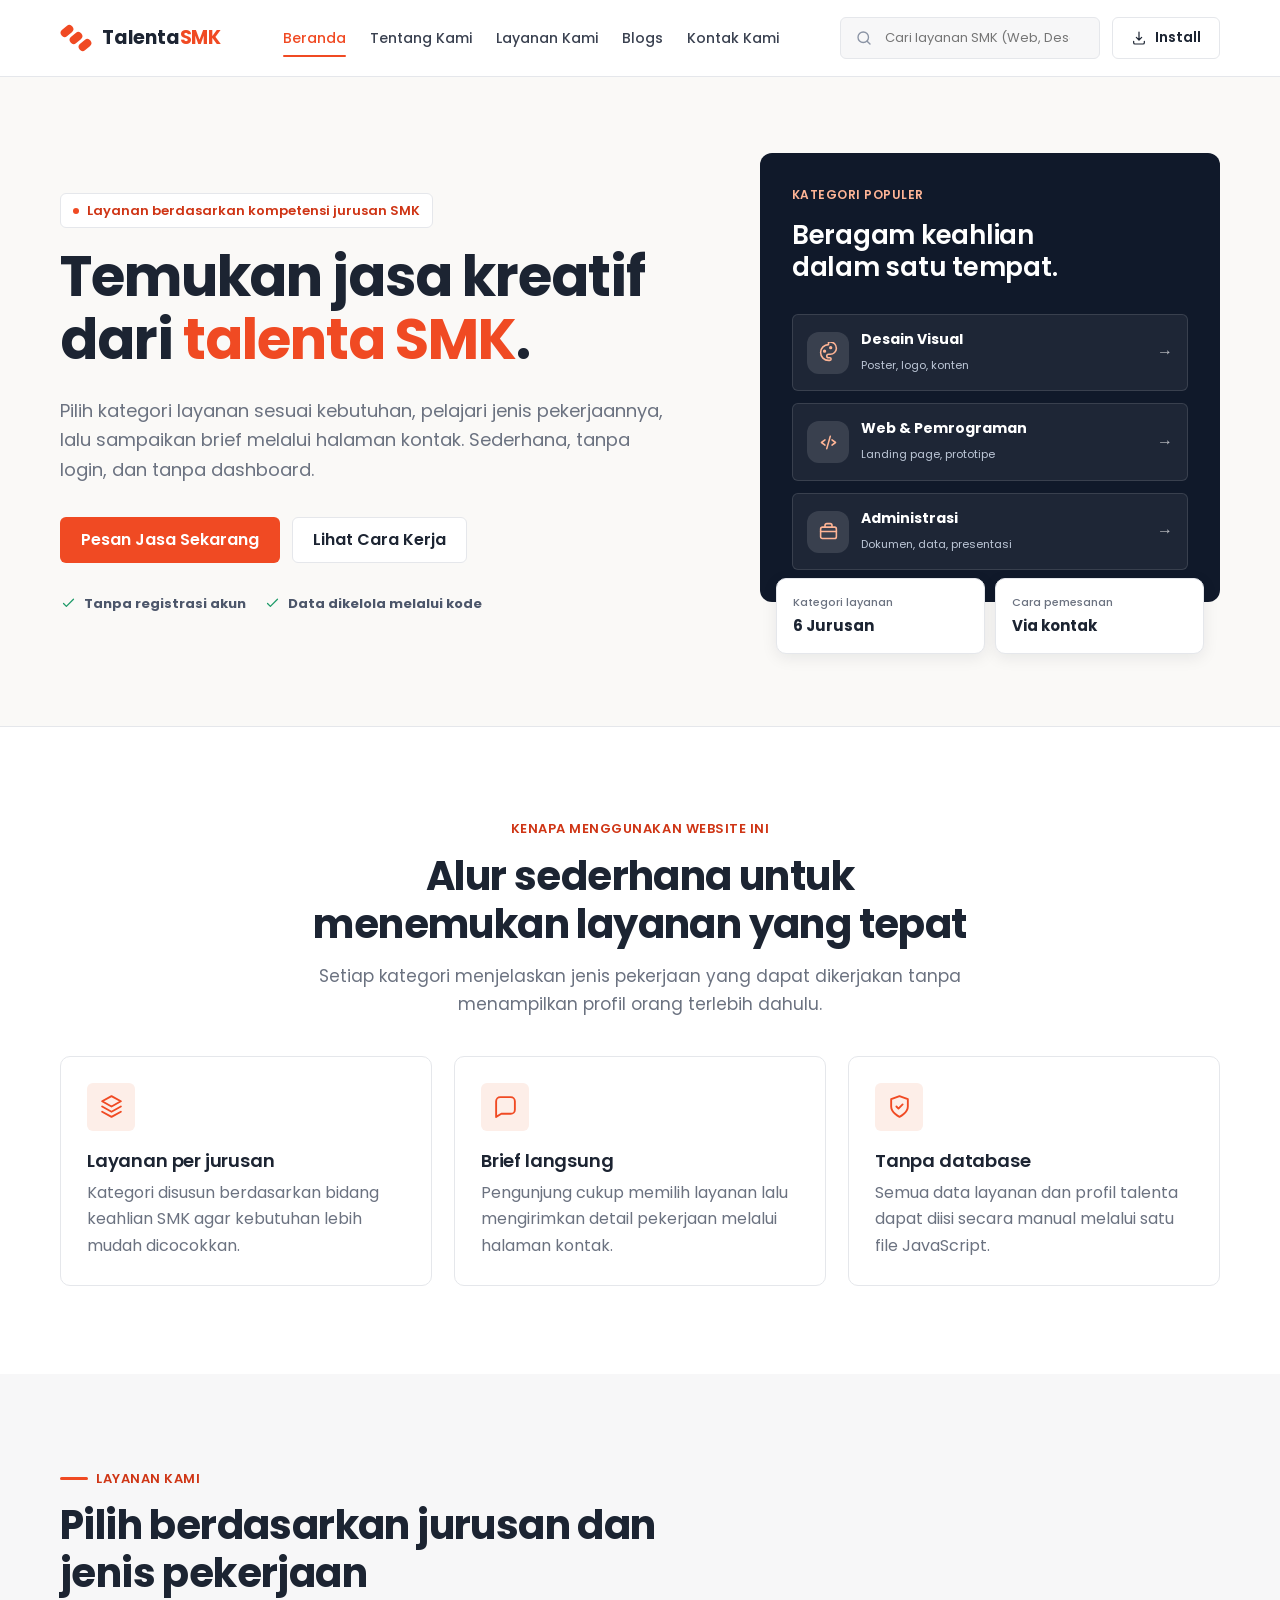
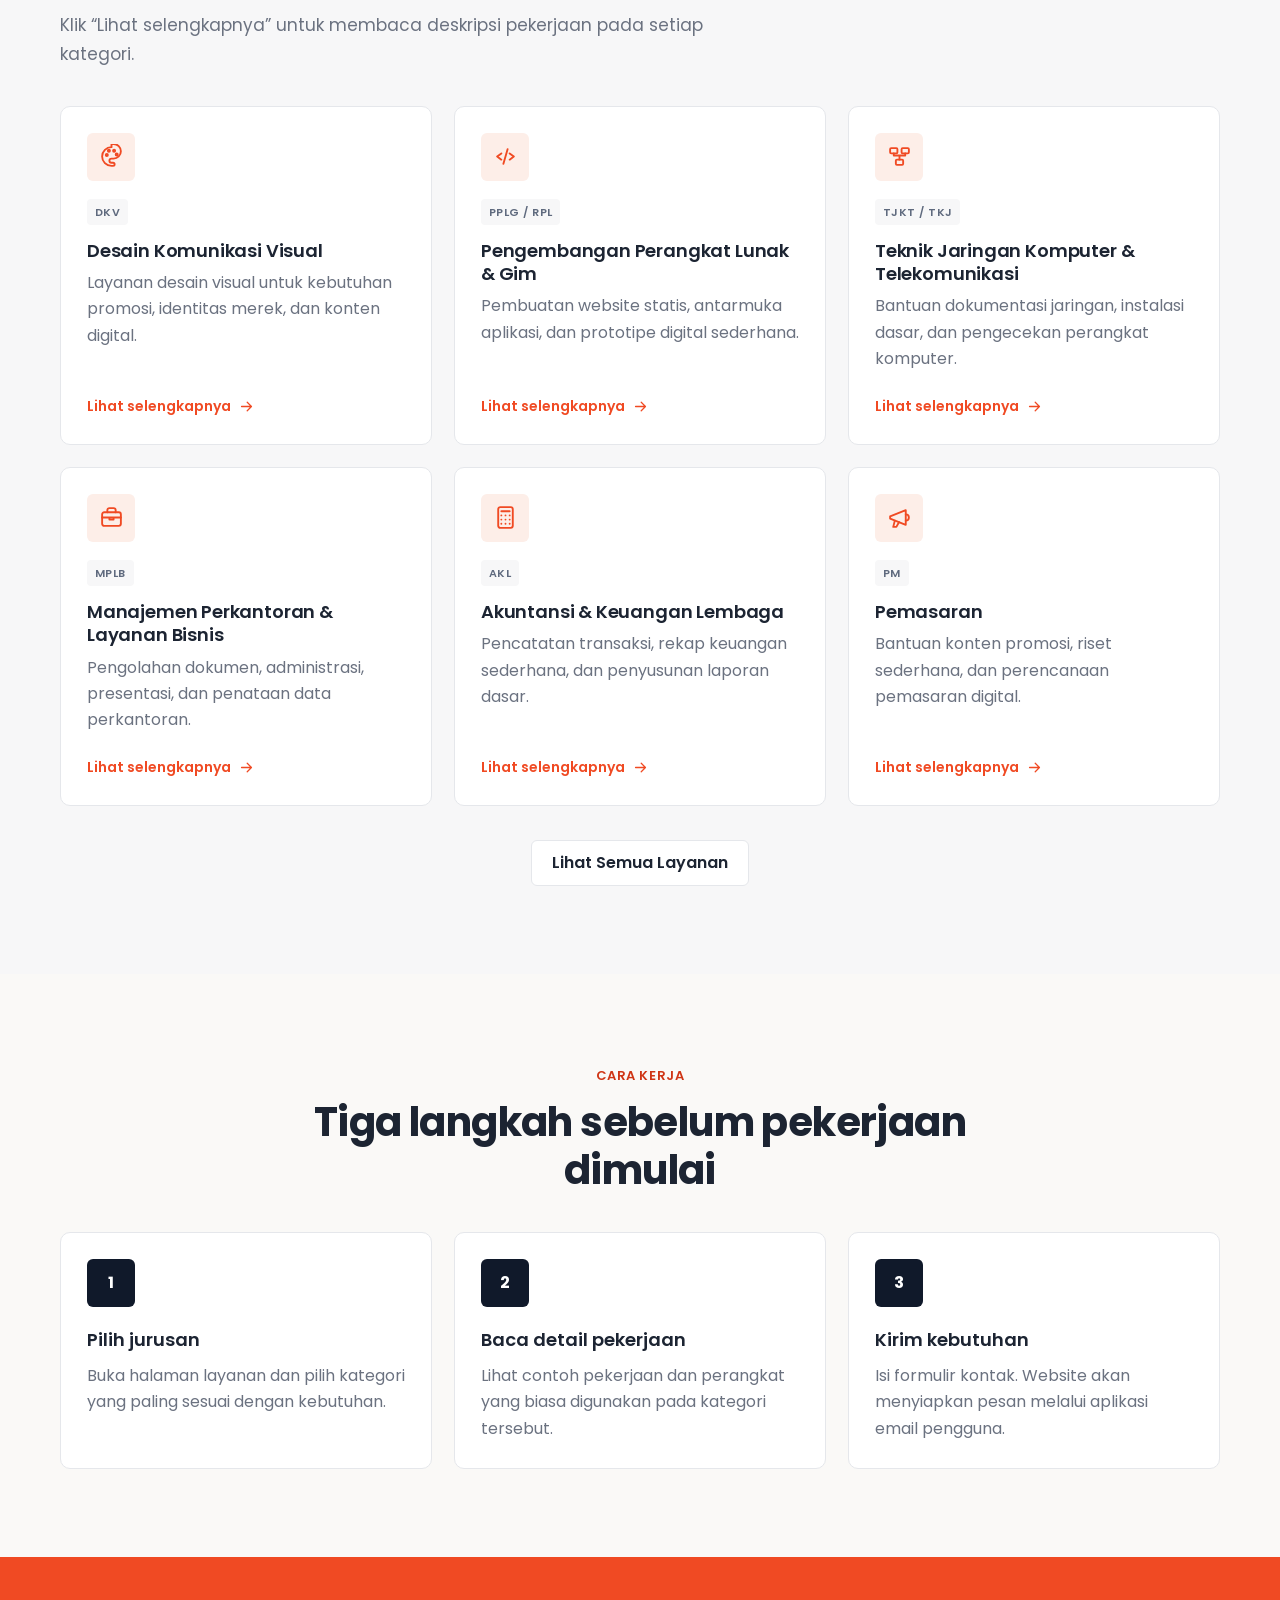
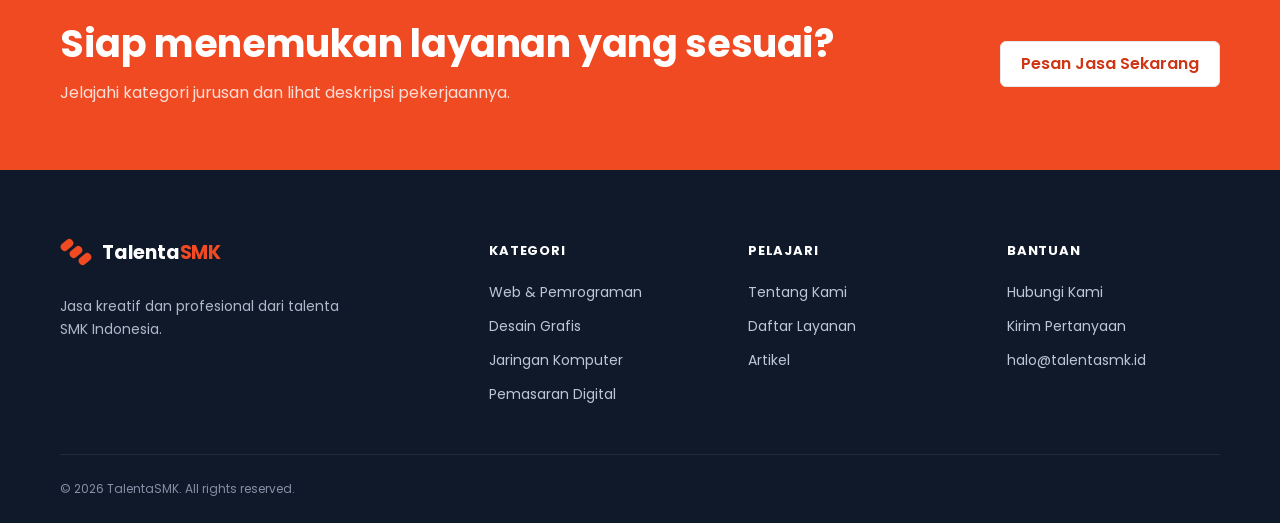
==== index.html @ 046bb4ea "Add files via upload" ====
<!doctype html>
<html lang="id">
  <head>
    <meta charset="UTF-8" />
    <meta name="viewport" content="width=device-width, initial-scale=1.0" />
    <meta
      name="description"
      content="Website statis layanan kreatif dan profesional berdasarkan jurusan SMK."
    />
    <title>TalentaSMK | Layanan Talenta SMK</title>
    <link rel="stylesheet" href="assets/css/style.css" />
  </head>
  <body data-page="home">
    <header id="site-header"></header>

    <main>
      <section class="hero">
        <div class="container hero-grid">
          <div class="hero-copy-wrap">
            <div class="hero-badge">
              <span class="hero-badge-dot"></span> Layanan berdasarkan
              kompetensi jurusan SMK
            </div>
            <h1 class="hero-title">
              Temukan jasa kreatif dari <strong>talenta SMK</strong>.
            </h1>
            <p class="hero-copy">
              Pilih kategori layanan sesuai kebutuhan, pelajari jenis
              pekerjaannya, lalu sampaikan brief melalui halaman kontak.
              Sederhana, tanpa login, dan tanpa dashboard.
            </p>
            <div class="hero-actions">
              <a class="btn btn-primary" href="layanan.html"
                >Pesan Jasa Sekarang</a
              >
              <a class="btn btn-outline" href="#cara-kerja">Lihat Cara Kerja</a>
            </div>
            <div class="hero-note">
              <span>
                <svg
                  viewBox="0 0 24 24"
                  fill="none"
                  stroke="currentColor"
                  stroke-width="1.8"
                  stroke-linecap="round"
                  stroke-linejoin="round"
                >
                  <path d="m5 12 4 4L19 6"></path>
                </svg>
                Tanpa registrasi akun
              </span>
              <span>
                <svg
                  viewBox="0 0 24 24"
                  fill="none"
                  stroke="currentColor"
                  stroke-width="1.8"
                  stroke-linecap="round"
                  stroke-linejoin="round"
                >
                  <path d="m5 12 4 4L19 6"></path>
                </svg>
                Data dikelola melalui kode
              </span>
            </div>
          </div>

          <div class="hero-visual" aria-label="Ilustrasi kategori layanan">
            <div class="visual-panel">
              <div class="visual-content">
                <p class="visual-kicker">Kategori populer</p>
                <h2 class="visual-title">
                  Beragam keahlian dalam satu tempat.
                </h2>
                <div class="visual-service-list">
                  <a class="visual-service" href="detail.html?id=dkv">
                    <span class="visual-service-icon">
                      <svg
                        viewBox="0 0 24 24"
                        fill="none"
                        stroke="currentColor"
                        stroke-width="1.8"
                        stroke-linecap="round"
                        stroke-linejoin="round"
                      >
                        <path
                          d="M12 3a9 9 0 1 0 0 18h1.5a1.5 1.5 0 0 0 0-3H12a2 2 0 0 1 0-4h2a7 7 0 0 0 0-14h-2Z"
                        ></path>
                        <circle cx="7.5" cy="10.5" r="1"></circle>
                        <circle cx="14.5" cy="6.5" r="1"></circle>
                      </svg>
                    </span>
                    <span
                      ><strong>Desain Visual</strong
                      ><small>Poster, logo, konten</small></span
                    >
                    <span class="visual-service-arrow">→</span>
                  </a>
                  <a class="visual-service" href="detail.html?id=pplg">
                    <span class="visual-service-icon">
                      <svg
                        viewBox="0 0 24 24"
                        fill="none"
                        stroke="currentColor"
                        stroke-width="1.8"
                        stroke-linecap="round"
                        stroke-linejoin="round"
                      >
                        <path d="m8 9-4 3 4 3M16 9l4 3-4 3M14 5l-4 14"></path>
                      </svg>
                    </span>
                    <span
                      ><strong>Web & Pemrograman</strong
                      ><small>Landing page, prototipe</small></span
                    >
                    <span class="visual-service-arrow">→</span>
                  </a>
                  <a class="visual-service" href="detail.html?id=mplb">
                    <span class="visual-service-icon">
                      <svg
                        viewBox="0 0 24 24"
                        fill="none"
                        stroke="currentColor"
                        stroke-width="1.8"
                        stroke-linecap="round"
                        stroke-linejoin="round"
                      >
                        <rect x="3" y="7" width="18" height="13" rx="2"></rect>
                        <path
                          d="M8 7V5a2 2 0 0 1 2-2h4a2 2 0 0 1 2 2v2M3 12h18"
                        ></path>
                      </svg>
                    </span>
                    <span
                      ><strong>Administrasi</strong
                      ><small>Dokumen, data, presentasi</small></span
                    >
                    <span class="visual-service-arrow">→</span>
                  </a>
                </div>
              </div>
            </div>
            <div class="hero-stats">
              <div class="hero-stat">
                <span class="hero-stat-label">Kategori layanan</span>
                <strong class="hero-stat-value">6 Jurusan</strong>
              </div>
              <div class="hero-stat">
                <span class="hero-stat-label">Cara pemesanan</span>
                <strong class="hero-stat-value">Via kontak</strong>
              </div>
            </div>
          </div>
        </div>
      </section>

      <section class="section">
        <div class="container">
          <div class="section-heading center">
            <span class="eyebrow">Kenapa menggunakan website ini</span>
            <h2 class="section-title">
              Alur sederhana untuk menemukan layanan yang tepat
            </h2>
            <p class="section-copy">
              Setiap kategori menjelaskan jenis pekerjaan yang dapat dikerjakan
              tanpa menampilkan profil orang terlebih dahulu.
            </p>
          </div>
          <div class="feature-grid">
            <article class="feature-card">
              <div class="feature-icon">
                <svg
                  viewBox="0 0 24 24"
                  fill="none"
                  stroke="currentColor"
                  stroke-width="1.8"
                  stroke-linecap="round"
                  stroke-linejoin="round"
                >
                  <path d="m12 2 9 5-9 5-9-5 9-5Z"></path>
                  <path d="m3 12 9 5 9-5M3 17l9 5 9-5"></path>
                </svg>
              </div>
              <h3>Layanan per jurusan</h3>
              <p>
                Kategori disusun berdasarkan bidang keahlian SMK agar kebutuhan
                lebih mudah dicocokkan.
              </p>
            </article>
            <article class="feature-card">
              <div class="feature-icon">
                <svg
                  viewBox="0 0 24 24"
                  fill="none"
                  stroke="currentColor"
                  stroke-width="1.8"
                  stroke-linecap="round"
                  stroke-linejoin="round"
                >
                  <path
                    d="M21 15a4 4 0 0 1-4 4H8l-5 3V7a4 4 0 0 1 4-4h10a4 4 0 0 1 4 4v8Z"
                  ></path>
                </svg>
              </div>
              <h3>Brief langsung</h3>
              <p>
                Pengunjung cukup memilih layanan lalu mengirimkan detail
                pekerjaan melalui halaman kontak.
              </p>
            </article>
            <article class="feature-card">
              <div class="feature-icon">
                <svg
                  viewBox="0 0 24 24"
                  fill="none"
                  stroke="currentColor"
                  stroke-width="1.8"
                  stroke-linecap="round"
                  stroke-linejoin="round"
                >
                  <path d="M12 22s8-4 8-10V5l-8-3-8 3v7c0 6 8 10 8 10Z"></path>
                  <path d="m9 12 2 2 4-4"></path>
                </svg>
              </div>
              <h3>Tanpa database</h3>
              <p>
                Semua data layanan dan profil talenta dapat diisi secara manual
                melalui satu file JavaScript.
              </p>
            </article>
          </div>
        </div>
      </section>

      <section class="section section-soft">
        <div class="container">
          <div class="section-heading">
            <span class="eyebrow">Layanan Kami</span>
            <h2 class="section-title">
              Pilih berdasarkan jurusan dan jenis pekerjaan
            </h2>
            <p class="section-copy">
              Klik “Lihat selengkapnya” untuk membaca deskripsi pekerjaan pada
              setiap kategori.
            </p>
          </div>
          <div class="service-grid" id="home-services"></div>
          <div style="margin-top: 34px; text-align: center">
            <a class="btn btn-outline" href="layanan.html"
              >Lihat Semua Layanan</a
            >
          </div>
        </div>
      </section>

      <section class="section section-cream" id="cara-kerja">
        <div class="container">
          <div class="section-heading center">
            <span class="eyebrow">Cara Kerja</span>
            <h2 class="section-title">
              Tiga langkah sebelum pekerjaan dimulai
            </h2>
          </div>
          <div class="step-grid">
            <article class="step-card">
              <div class="step-number">1</div>
              <h3>Pilih jurusan</h3>
              <p>
                Buka halaman layanan dan pilih kategori yang paling sesuai
                dengan kebutuhan.
              </p>
            </article>
            <article class="step-card">
              <div class="step-number">2</div>
              <h3>Baca detail pekerjaan</h3>
              <p>
                Lihat contoh pekerjaan dan perangkat yang biasa digunakan pada
                kategori tersebut.
              </p>
            </article>
            <article class="step-card">
              <div class="step-number">3</div>
              <h3>Kirim kebutuhan</h3>
              <p>
                Isi formulir kontak. Website akan menyiapkan pesan melalui
                aplikasi email pengguna.
              </p>
            </article>
          </div>
        </div>
      </section>

      <section class="cta-band">
        <div class="container cta-inner">
          <div class="cta-copy">
            <h2>Siap menemukan layanan yang sesuai?</h2>
            <p>Jelajahi kategori jurusan dan lihat deskripsi pekerjaannya.</p>
          </div>
          <a class="btn btn-light" href="layanan.html">Pesan Jasa Sekarang</a>
        </div>
      </section>
    </main>

    <footer id="site-footer"></footer>

    <script src="assets/js/data.js"></script>
    <script src="assets/js/app.js"></script>
  </body>
</html>
---- assets/css/style.css ----
@import url("https://fonts.googleapis.com/css2?family=Jost:ital,wght@0,100..900;1,100..900&family=Montserrat:ital,wght@0,100..900;1,100..900&family=Poppins:ital,wght@0,100;0,200;0,300;0,400;0,500;0,600;0,700;0,800;0,900;1,100;1,200;1,300;1,400;1,500;1,600;1,700;1,800;1,900&display=swap");

:root {
  --primary: #f04a23;
  --primary-dark: #cf3515;
  --primary-soft: #fdeee8;
  --navy: #10192a;
  --navy-soft: #1b2940;
  --text: #1c2432;
  --muted: #6b7280;
  --line: #e5e7eb;
  --surface: #ffffff;
  --surface-soft: #f7f7f8;
  --cream: #faf9f7;
  --success: #1e9b69;
  --shadow-sm: 0 1px 2px rgba(16, 24, 40, 0.06);
  --shadow-md: 0 4px 16px rgba(16, 24, 40, 0.08);
  --radius-sm: 6px;
  --radius-md: 10px;
  --radius-lg: 12px;
  --container: 1160px;
}

* {
  box-sizing: border-box;
}

html {
  scroll-behavior: smooth;
}

body {
  margin: 0;
  font-family: "Poppins", sans-serif;
  color: var(--text);
  background: var(--surface);
  line-height: 1.65;
}

body.menu-open {
  overflow: hidden;
}

a {
  color: inherit;
  text-decoration: none;
}

button,
input,
textarea,
select {
  font: inherit;
}

img,
svg {
  display: block;
  max-width: 100%;
}

.container {
  width: min(calc(100% - 40px), var(--container));
  margin-inline: auto;
}

.section {
  padding: 88px 0;
}

.section-soft {
  background: var(--surface-soft);
}

.section-cream {
  background: var(--cream);
}

.eyebrow {
  display: inline-flex;
  align-items: center;
  gap: 8px;
  margin-bottom: 12px;
  color: var(--primary-dark);
  font-size: 13px;
  font-weight: 600;
  letter-spacing: 0.04em;
  text-transform: uppercase;
}

.eyebrow::before {
  content: "";
  width: 28px;
  height: 3px;
  border-radius: 99px;
  background: var(--primary);
}

.section-heading {
  max-width: 680px;
  margin-bottom: 38px;
}

.section-heading.center {
  margin-inline: auto;
  text-align: center;
}

.section-heading.center .eyebrow::before {
  display: none;
}

.section-title {
  margin: 0;
  font-size: clamp(28px, 3.4vw, 40px);
  font-weight: 650;
  line-height: 1.2;
  letter-spacing: -0.015em;
}

.section-copy {
  margin: 14px 0 0;
  color: var(--muted);
  font-size: 17px;
}

/* Header */
.site-header {
  position: sticky;
  top: 0;
  z-index: 1000;
  border-bottom: 1px solid var(--line);
  background: var(--surface);
}

.header-inner {
  min-height: 76px;
  display: grid;
  grid-template-columns: auto 1fr auto;
  align-items: center;
  gap: 26px;
}

.header-actions {
  display: flex;
  align-items: center;
  gap: 12px;
}

.install-btn {
  white-space: nowrap;
}

.install-btn svg {
  width: 16px;
}

.brand {
  display: inline-flex;
  align-items: center;
  gap: 10px;
  font-size: 19px;
  font-weight: 650;
  letter-spacing: -0.01em;
  white-space: nowrap;
}

.brand-mark {
  position: relative;
  width: 32px;
  height: 32px;
}

.brand-mark span {
  position: absolute;
  width: 14px;
  height: 8px;
  border-radius: 999px;
  background: var(--primary);
  transform: rotate(-40deg);
}

.brand-mark span:nth-child(1) {
  left: 0;
  top: 5px;
}

.brand-mark span:nth-child(2) {
  left: 9px;
  top: 12px;
}

.brand-mark span:nth-child(3) {
  left: 18px;
  top: 19px;
}

.brand-accent {
  color: var(--primary);
}

.nav-list {
  display: flex;
  align-items: center;
  justify-content: center;
  gap: 24px;
  margin: 0;
  padding: 0;
  list-style: none;
}

.nav-link {
  position: relative;
  padding: 26px 0;
  color: #3a4150;
  font-size: 14px;
  font-weight: 500;
  white-space: nowrap;
}

.nav-link::after {
  content: "";
  position: absolute;
  left: 0;
  right: 0;
  bottom: 17px;
  height: 2px;
  border-radius: 99px;
  background: var(--primary);
  transform: scaleX(0);
  transition: transform 180ms ease;
}

.nav-link:hover,
.nav-link.active {
  color: var(--primary);
}

.nav-link:hover::after,
.nav-link.active::after {
  transform: scaleX(1);
}

.header-search {
  position: relative;
  width: 260px;
}

.header-search svg {
  position: absolute;
  left: 15px;
  top: 50%;
  width: 18px;
  color: #8a93a4;
  transform: translateY(-50%);
  pointer-events: none;
}

.header-search input {
  width: 100%;
  height: 42px;
  padding: 0 16px 0 44px;
  border: 1px solid var(--line);
  border-radius: var(--radius-sm);
  outline: none;
  background: var(--surface-soft);
  color: var(--text);
  font-size: 13px;
  transition:
    border-color 160ms ease,
    background 160ms ease;
}

.header-search input:focus {
  border-color: var(--primary);
  background: #fff;
}

.menu-toggle {
  display: none;
  width: 42px;
  height: 42px;
  align-items: center;
  justify-content: center;
  border: 1px solid var(--line);
  border-radius: 12px;
  background: #fff;
  color: var(--text);
  cursor: pointer;
}

.mobile-search {
  display: none;
}

/* Buttons */
.btn {
  display: inline-flex;
  min-height: 46px;
  align-items: center;
  justify-content: center;
  gap: 8px;
  padding: 0 20px;
  border: 1px solid transparent;
  border-radius: var(--radius-sm);
  font-weight: 600;
  cursor: pointer;
  transition:
    background 140ms ease,
    border-color 140ms ease,
    color 140ms ease;
}

.btn-primary {
  background: var(--primary);
  color: #fff;
}

.btn-primary:hover {
  background: var(--primary-dark);
}

.btn-light {
  background: #fff;
  color: var(--primary-dark);
  border-color: var(--line);
}

.btn-outline {
  border-color: var(--line);
  background: #fff;
  color: var(--text);
}

.btn-outline:hover {
  border-color: var(--primary);
  color: var(--primary);
}

.btn-small {
  min-height: 42px;
  padding-inline: 18px;
  font-size: 14px;
}

/* Hero */
.hero {
  position: relative;
  overflow: hidden;
  padding: 76px 0 72px;
  background: var(--cream);
  border-bottom: 1px solid var(--line);
}

.hero-grid {
  position: relative;
  z-index: 1;
  display: grid;
  grid-template-columns: 1.12fr 0.88fr;
  align-items: center;
  gap: 64px;
}

.hero-badge {
  display: inline-flex;
  align-items: center;
  gap: 8px;
  margin-bottom: 18px;
  padding: 6px 12px;
  border: 1px solid var(--line);
  border-radius: var(--radius-sm);
  background: #fff;
  color: var(--primary-dark);
  font-size: 13px;
  font-weight: 600;
}

.hero-badge-dot {
  width: 6px;
  height: 6px;
  border-radius: 50%;
  background: var(--primary);
}

.hero-title {
  margin: 0;
  max-width: 720px;
  font-size: clamp(36px, 4.6vw, 56px);
  font-weight: 650;
  line-height: 1.12;
  letter-spacing: -0.02em;
}

.hero-title strong {
  color: var(--primary);
}

.hero-copy {
  max-width: 650px;
  margin: 24px 0 0;
  color: var(--muted);
  font-size: 18px;
}

.hero-actions {
  display: flex;
  flex-wrap: wrap;
  gap: 12px;
  margin-top: 32px;
}

.hero-note {
  display: flex;
  flex-wrap: wrap;
  gap: 18px;
  margin-top: 30px;
  color: #4c566a;
  font-size: 13px;
  font-weight: 650;
}

.hero-note span {
  display: inline-flex;
  align-items: center;
  gap: 7px;
}

.hero-note svg {
  width: 17px;
  color: var(--success);
}

.hero-visual {
  width: 100%;
  max-width: 460px;
  margin-left: auto;
}

.visual-panel {
  overflow: hidden;
  border-radius: var(--radius-lg);
  background: var(--navy);
}

.visual-content {
  padding: 32px;
  color: #fff;
}

.visual-kicker {
  margin: 0 0 14px;
  color: #ffb596;
  font-size: 12px;
  font-weight: 600;
  letter-spacing: 0.04em;
  text-transform: uppercase;
}

.visual-title {
  max-width: 310px;
  margin: 0;
  font-size: 26px;
  font-weight: 600;
  line-height: 1.25;
  letter-spacing: -0.01em;
}

.visual-service-list {
  display: grid;
  gap: 12px;
  margin-top: 30px;
}

.visual-service {
  display: grid;
  grid-template-columns: 42px 1fr auto;
  align-items: center;
  gap: 12px;
  padding: 13px 14px;
  border: 1px solid rgba(255, 255, 255, 0.12);
  border-radius: var(--radius-sm);
  background: rgba(255, 255, 255, 0.06);
}

.visual-service-icon {
  width: 42px;
  height: 42px;
  display: grid;
  place-items: center;
  border-radius: 12px;
  background: rgba(255, 255, 255, 0.12);
  color: #ffb596;
}

.visual-service-icon svg {
  width: 21px;
}

.visual-service strong {
  display: block;
  font-size: 14px;
}

.visual-service small {
  color: #bdc7d7;
  font-size: 11px;
}

.visual-service-arrow {
  color: #fff;
  opacity: 0.7;
}

.hero-stats {
  position: relative;
  z-index: 1;
  display: grid;
  grid-template-columns: 1fr 1fr;
  gap: 10px;
  width: calc(100% - 32px);
  margin: -24px auto 0;
}

.hero-stat {
  padding: 14px 16px;
  border: 1px solid var(--line);
  border-radius: var(--radius-md);
  background: #fff;
  box-shadow: var(--shadow-md);
}

.hero-stat-label {
  display: block;
  color: var(--muted);
  font-size: 11px;
  font-weight: 500;
}

.hero-stat-value {
  display: block;
  margin-top: 3px;
  font-size: 15px;
  font-weight: 650;
}

/* Cards & grids */
.feature-grid,
.service-grid,
.step-grid,
.value-grid,
.blog-grid {
  display: grid;
  gap: 22px;
}

.feature-grid {
  grid-template-columns: repeat(3, 1fr);
}

.feature-card {
  padding: 26px;
  border: 1px solid var(--line);
  border-radius: var(--radius-md);
  background: #fff;
  transition: border-color 160ms ease;
}

.feature-card:hover {
  border-color: var(--primary);
}

.feature-icon,
.service-icon,
.step-number,
.value-icon,
.contact-icon {
  width: 48px;
  height: 48px;
  display: grid;
  place-items: center;
  border-radius: var(--radius-sm);
  background: var(--primary-soft);
  color: var(--primary);
}

.feature-icon svg,
.service-icon svg,
.value-icon svg,
.contact-icon svg {
  width: 25px;
}

.feature-card h3,
.service-card h3,
.value-card h3,
.blog-card h3 {
  margin: 18px 0 8px;
  font-size: 18px;
  font-weight: 600;
  line-height: 1.3;
  letter-spacing: -0.01em;
}

.feature-card p,
.service-card p,
.value-card p,
.blog-card p {
  margin: 0;
  color: var(--muted);
}

.service-grid {
  grid-template-columns: repeat(3, 1fr);
}

.service-card {
  position: relative;
  display: flex;
  min-height: 300px;
  flex-direction: column;
  padding: 26px;
  border: 1px solid var(--line);
  border-radius: var(--radius-md);
  background: #fff;
  transition: border-color 160ms ease;
}

.service-card:hover {
  border-color: var(--primary);
}

.service-card .service-icon {
  position: relative;
  z-index: 1;
}

.service-card .service-code {
  display: inline-flex;
  align-self: flex-start;
  margin-top: 18px;
  padding: 4px 8px;
  border-radius: 4px;
  background: var(--surface-soft);
  color: #5f6a7e;
  font-size: 11px;
  font-weight: 600;
  letter-spacing: 0.04em;
}

.service-card h3 {
  margin-top: 14px;
}

.service-card .service-link {
  display: inline-flex;
  align-items: center;
  gap: 7px;
  margin-top: auto;
  padding-top: 22px;
  color: var(--primary);
  font-size: 14px;
  font-weight: 600;
}

.service-card .service-link svg {
  width: 17px;
  transition: transform 160ms ease;
}

.service-card:hover .service-link svg {
  transform: translateX(3px);
}

.step-grid {
  grid-template-columns: repeat(3, 1fr);
  counter-reset: steps;
}

.step-card {
  position: relative;
  padding: 26px;
  border: 1px solid var(--line);
  border-radius: var(--radius-md);
  background: #fff;
}

.step-number {
  background: var(--navy);
  color: #fff;
  font-weight: 650;
}

.step-card h3 {
  margin: 18px 0 8px;
  font-size: 18px;
  font-weight: 600;
}

.step-card p {
  margin: 0;
  color: var(--muted);
}

/* CTA */
.cta-band {
  padding: 64px 0;
  background: var(--primary);
  color: #fff;
}

.cta-inner {
  display: flex;
  align-items: center;
  justify-content: space-between;
  gap: 28px;
}

.cta-copy h2 {
  margin: 0;
  font-size: clamp(26px, 3.6vw, 38px);
  font-weight: 650;
  line-height: 1.2;
  letter-spacing: -0.01em;
}

.cta-copy p {
  margin: 13px 0 0;
  color: rgba(255, 255, 255, 0.82);
  font-size: 16px;
}

/* Page hero */
.page-hero {
  padding: 60px 0 56px;
  background: var(--navy);
  color: #fff;
}

.page-hero h1 {
  max-width: 780px;
  margin: 0;
  font-size: clamp(32px, 4.2vw, 46px);
  font-weight: 650;
  line-height: 1.15;
  letter-spacing: -0.015em;
}

.page-hero p {
  max-width: 690px;
  margin: 18px 0 0;
  color: #c6cfdd;
  font-size: 17px;
}

.breadcrumb {
  display: flex;
  align-items: center;
  gap: 8px;
  margin-bottom: 22px;
  color: #abb6c8;
  font-size: 13px;
}

.breadcrumb a:hover {
  color: #fff;
}

/* Search/filter */
.service-toolbar {
  display: grid;
  grid-template-columns: minmax(0, 1fr) auto;
  align-items: center;
  gap: 18px;
  margin-bottom: 34px;
}

.service-search {
  position: relative;
}

.service-search svg {
  position: absolute;
  left: 18px;
  top: 50%;
  width: 19px;
  color: #8993a4;
  transform: translateY(-50%);
}

.service-search input {
  width: 100%;
  height: 50px;
  padding: 0 18px 0 50px;
  border: 1px solid var(--line);
  border-radius: var(--radius-sm);
  outline: none;
  background: #fff;
}

.service-search input:focus {
  border-color: var(--primary);
}

.service-count {
  color: var(--muted);
  font-size: 14px;
  white-space: nowrap;
}

.empty-state {
  grid-column: 1 / -1;
  padding: 54px 28px;
  border: 1px dashed #d5dae3;
  border-radius: var(--radius-md);
  text-align: center;
  background: #fafbfc;
}

.empty-state-icon {
  width: 56px;
  height: 56px;
  display: grid;
  place-items: center;
  margin: 0 auto 16px;
  border-radius: 16px;
  background: var(--primary-soft);
  color: var(--primary);
}

.empty-state h3 {
  margin: 0;
}

.empty-state p {
  margin: 8px 0 0;
  color: var(--muted);
}

/* About */
.about-split,
.contact-layout,
.detail-layout {
  display: grid;
  gap: 52px;
}

.about-split {
  grid-template-columns: 0.95fr 1.05fr;
  align-items: center;
}

.about-visual {
  position: relative;
  min-height: 420px;
  overflow: hidden;
  border-radius: var(--radius-lg);
  background: var(--primary);
}

.about-visual-grid {
  position: absolute;
  inset: 65px;
  display: grid;
  grid-template-columns: repeat(2, 1fr);
  gap: 14px;
}

.about-visual-card {
  display: flex;
  flex-direction: column;
  justify-content: flex-end;
  padding: 20px;
  border-radius: var(--radius-md);
  background: #fff;
  color: var(--text);
}

.about-visual-card strong {
  font-size: 26px;
  font-weight: 650;
}

.about-visual-card span {
  color: var(--muted);
  font-size: 13px;
}

.about-copy h2 {
  margin: 0;
  font-size: clamp(28px, 3.6vw, 38px);
  font-weight: 650;
  line-height: 1.2;
  letter-spacing: -0.01em;
}

.about-copy p {
  color: var(--muted);
}

.value-grid {
  grid-template-columns: repeat(3, 1fr);
}

.value-card {
  padding: 28px;
  border: 1px solid var(--line);
  border-radius: var(--radius-md);
  background: #fff;
}

/* Details */
.detail-layout {
  grid-template-columns: minmax(0, 1fr) 330px;
  align-items: start;
}

.detail-main {
  min-width: 0;
}

.detail-card {
  padding: 32px;
  border: 1px solid var(--line);
  border-radius: var(--radius-md);
  background: #fff;
}

.detail-title-row {
  display: flex;
  align-items: center;
  gap: 18px;
}

.detail-title-row .service-icon {
  flex: 0 0 auto;
  width: 60px;
  height: 60px;
  border-radius: var(--radius-sm);
}

.detail-title-row .service-icon svg {
  width: 28px;
}

.detail-title-row h1 {
  margin: 0;
  font-size: clamp(26px, 3.4vw, 34px);
  font-weight: 650;
  line-height: 1.2;
  letter-spacing: -0.01em;
}

.detail-title-row p {
  margin: 5px 0 0;
  color: var(--muted);
}

.detail-intro {
  margin: 28px 0 0;
  color: #4e596d;
  font-size: 17px;
}

.detail-section {
  margin-top: 36px;
}

.detail-section h2 {
  margin: 0 0 16px;
  font-size: 23px;
  letter-spacing: -0.025em;
}

.check-list {
  display: grid;
  grid-template-columns: repeat(2, minmax(0, 1fr));
  gap: 12px 18px;
  margin: 0;
  padding: 0;
  list-style: none;
}

.check-list li {
  display: flex;
  align-items: flex-start;
  gap: 10px;
  color: #4e596d;
}

.check-list svg {
  width: 18px;
  flex: 0 0 auto;
  margin-top: 4px;
  color: var(--success);
}

.tag-list {
  display: flex;
  flex-wrap: wrap;
  gap: 10px;
}

.tag {
  padding: 7px 11px;
  border-radius: var(--radius-sm);
  background: var(--surface-soft);
  color: #4d586a;
  font-size: 13px;
  font-weight: 600;
}

.detail-sidebar {
  position: sticky;
  top: 102px;
}

.sidebar-card {
  padding: 24px;
  border-radius: var(--radius-md);
  background: var(--navy);
  color: #fff;
}

.sidebar-card h3 {
  margin: 0;
  font-size: 22px;
}

.sidebar-card p {
  margin: 10px 0 22px;
  color: #bec8d8;
  font-size: 14px;
}

.sidebar-card .btn {
  width: 100%;
}

.sidebar-note {
  margin-top: 14px;
  color: #8793a6;
  font-size: 12px;
  text-align: center;
}

.talent-grid {
  display: grid;
  grid-template-columns: repeat(3, 1fr);
  gap: 18px;
}

.talent-card {
  padding: 18px;
  border: 1px solid var(--line);
  border-radius: 18px;
  background: #fff;
}

.talent-avatar {
  width: 58px;
  height: 58px;
  display: grid;
  place-items: center;
  border-radius: 50%;
  background: var(--primary-soft);
  color: var(--primary);
  font-weight: 650;
}

.talent-card h3 {
  margin: 14px 0 2px;
  font-size: 17px;
}

.talent-card p {
  margin: 0;
  color: var(--muted);
  font-size: 13px;
}

/* Blog */
.blog-grid {
  grid-template-columns: repeat(3, 1fr);
}

.blog-card {
  overflow: hidden;
  border: 1px solid var(--line);
  border-radius: var(--radius-md);
  background: #fff;
  transition: border-color 160ms ease;
}

.blog-card:hover {
  border-color: var(--primary);
}

.blog-cover {
  min-height: 180px;
  display: grid;
  place-items: center;
  background: var(--navy);
  color: #fff;
}

.blog-cover svg {
  width: 56px;
  opacity: 0.85;
}

.blog-card-body {
  padding: 24px;
}

.blog-meta {
  color: var(--primary);
  font-size: 12px;
  font-weight: 600;
  letter-spacing: 0.03em;
  text-transform: uppercase;
}

.blog-card h3 {
  margin-top: 11px;
}

.blog-link {
  display: inline-flex;
  align-items: center;
  gap: 7px;
  margin-top: 18px;
  color: var(--primary);
  font-size: 14px;
  font-weight: 600;
}

/* Contact */
.contact-layout {
  grid-template-columns: 0.8fr 1.2fr;
  align-items: start;
}

.contact-list {
  display: grid;
  gap: 15px;
  margin-top: 30px;
}

.contact-item {
  display: flex;
  align-items: flex-start;
  gap: 14px;
}

.contact-item h3 {
  margin: 2px 0 3px;
  font-size: 16px;
}

.contact-item p,
.contact-item a {
  margin: 0;
  color: var(--muted);
  font-size: 14px;
}

.form-card {
  padding: 32px;
  border: 1px solid var(--line);
  border-radius: var(--radius-md);
  background: #fff;
}

.form-grid {
  display: grid;
  grid-template-columns: repeat(2, 1fr);
  gap: 18px;
}

.form-field {
  display: grid;
  gap: 8px;
}

.form-field.full {
  grid-column: 1 / -1;
}

.form-field label {
  font-size: 13px;
  font-weight: 600;
}

.form-field input,
.form-field select,
.form-field textarea {
  width: 100%;
  padding: 12px 14px;
  border: 1px solid var(--line);
  border-radius: var(--radius-sm);
  outline: none;
  background: #fff;
  color: var(--text);
}

.form-field textarea {
  min-height: 150px;
  resize: vertical;
}

.form-field input:focus,
.form-field select:focus,
.form-field textarea:focus {
  border-color: var(--primary);
}

.form-status {
  display: none;
  margin: 18px 0 0;
  padding: 12px 14px;
  border-radius: 11px;
  background: #eaf8f2;
  color: #146b49;
  font-size: 13px;
}

.form-status.show {
  display: block;
}

/* Footer */
.site-footer {
  background: var(--navy);
  color: #fff;
}

.footer-main {
  display: grid;
  grid-template-columns: 1.35fr repeat(3, 0.75fr);
  gap: 46px;
  padding: 66px 0 48px;
}

.footer-brand p {
  max-width: 310px;
  margin: 18px 0 0;
  color: #aeb8c8;
  font-size: 14px;
}

.footer-column h3 {
  margin: 4px 0 19px;
  color: #fff;
  font-size: 13px;
  letter-spacing: 0.06em;
  text-transform: uppercase;
}

.footer-links {
  display: grid;
  gap: 11px;
}

.footer-links a {
  color: #bcc6d5;
  font-size: 14px;
}

.footer-links a:hover {
  color: #fff;
}

.footer-bottom {
  display: flex;
  align-items: center;
  justify-content: space-between;
  gap: 20px;
  padding: 24px 0;
  border-top: 1px solid rgba(255, 255, 255, 0.08);
  color: #8390a5;
  font-size: 12px;
}

/* Responsive */
@media (max-width: 1080px) {
  .header-inner {
    grid-template-columns: auto 1fr auto;
  }

  .header-search {
    display: none;
  }

  .nav-list {
    justify-content: flex-end;
    gap: 19px;
  }

  .hero-grid {
    gap: 35px;
  }
}

@media (max-width: 860px) {
  .section {
    padding: 70px 0;
  }

  .header-inner {
    min-height: 70px;
    display: flex;
    justify-content: space-between;
  }

  .menu-toggle {
    display: inline-flex;
  }

  .site-nav {
    position: fixed;
    inset: 70px 0 0;
    padding: 22px 20px 35px;
    background: rgba(255, 255, 255, 0.98);
    opacity: 0;
    visibility: hidden;
    transform: translateY(-10px);
    transition:
      opacity 170ms ease,
      visibility 170ms ease,
      transform 170ms ease;
  }

  .site-nav.open {
    opacity: 1;
    visibility: visible;
    transform: translateY(0);
  }

  .nav-list {
    display: grid;
    gap: 5px;
  }

  .nav-link {
    display: block;
    padding: 14px 4px;
    border-bottom: 1px solid var(--line);
    font-size: 16px;
  }

  .nav-link::after {
    display: none;
  }

  .mobile-search {
    display: block;
    margin-top: 20px;
  }

  .mobile-search input {
    width: 100%;
    height: 48px;
    padding: 0 16px;
    border: 1px solid var(--line);
    border-radius: 13px;
    outline: none;
  }

  .hero {
    padding-top: 70px;
  }

  .hero-grid,
  .about-split,
  .contact-layout,
  .detail-layout {
    grid-template-columns: 1fr;
  }

  .hero-visual {
    max-width: 480px;
    width: 100%;
    margin: 5px auto 0;
  }

  .feature-grid,
  .service-grid,
  .step-grid,
  .value-grid,
  .blog-grid {
    grid-template-columns: repeat(2, 1fr);
  }

  .cta-inner {
    align-items: flex-start;
    flex-direction: column;
  }

  .footer-main {
    grid-template-columns: 1.4fr 1fr 1fr;
  }

  .footer-brand {
    grid-column: 1 / -1;
  }

  .detail-sidebar {
    position: static;
  }
}

@media (max-width: 620px) {
  .container {
    width: min(calc(100% - 28px), var(--container));
  }

  .section {
    padding: 58px 0;
  }

  .hero {
    padding: 55px 0 65px;
  }

  .hero-title {
    font-size: clamp(40px, 12vw, 56px);
  }

  .hero-copy {
    font-size: 16px;
  }

  .hero-actions,
  .hero-actions .btn {
    width: 100%;
  }

  .visual-content {
    padding: 27px;
  }

  .visual-title {
    font-size: 24px;
  }

  .hero-stats {
    grid-template-columns: 1fr;
    width: calc(100% - 24px);
    margin-top: -16px;
  }

  .feature-grid,
  .service-grid,
  .step-grid,
  .value-grid,
  .blog-grid,
  .talent-grid {
    grid-template-columns: 1fr;
  }

  .service-card {
    min-height: 290px;
  }

  .service-toolbar {
    grid-template-columns: 1fr;
  }

  .service-count {
    white-space: normal;
  }

  .about-visual {
    min-height: 380px;
  }

  .about-visual-grid {
    inset: 44px;
  }

  .check-list {
    grid-template-columns: 1fr;
  }

  .detail-card,
  .form-card {
    padding: 24px;
  }

  .detail-title-row {
    align-items: flex-start;
    flex-direction: column;
  }

  .form-grid {
    grid-template-columns: 1fr;
  }

  .form-field.full {
    grid-column: auto;
  }

  .footer-main {
    grid-template-columns: 1fr 1fr;
    gap: 36px 24px;
  }

  .footer-brand {
    grid-column: 1 / -1;
  }

  .footer-bottom {
    align-items: flex-start;
    flex-direction: column;
  }
}

@media (prefers-reduced-motion: reduce) {
  *,
  *::before,
  *::after {
    scroll-behavior: auto !important;
    transition-duration: 0.01ms !important;
    animation-duration: 0.01ms !important;
    animation-iteration-count: 1 !important;
  }
}
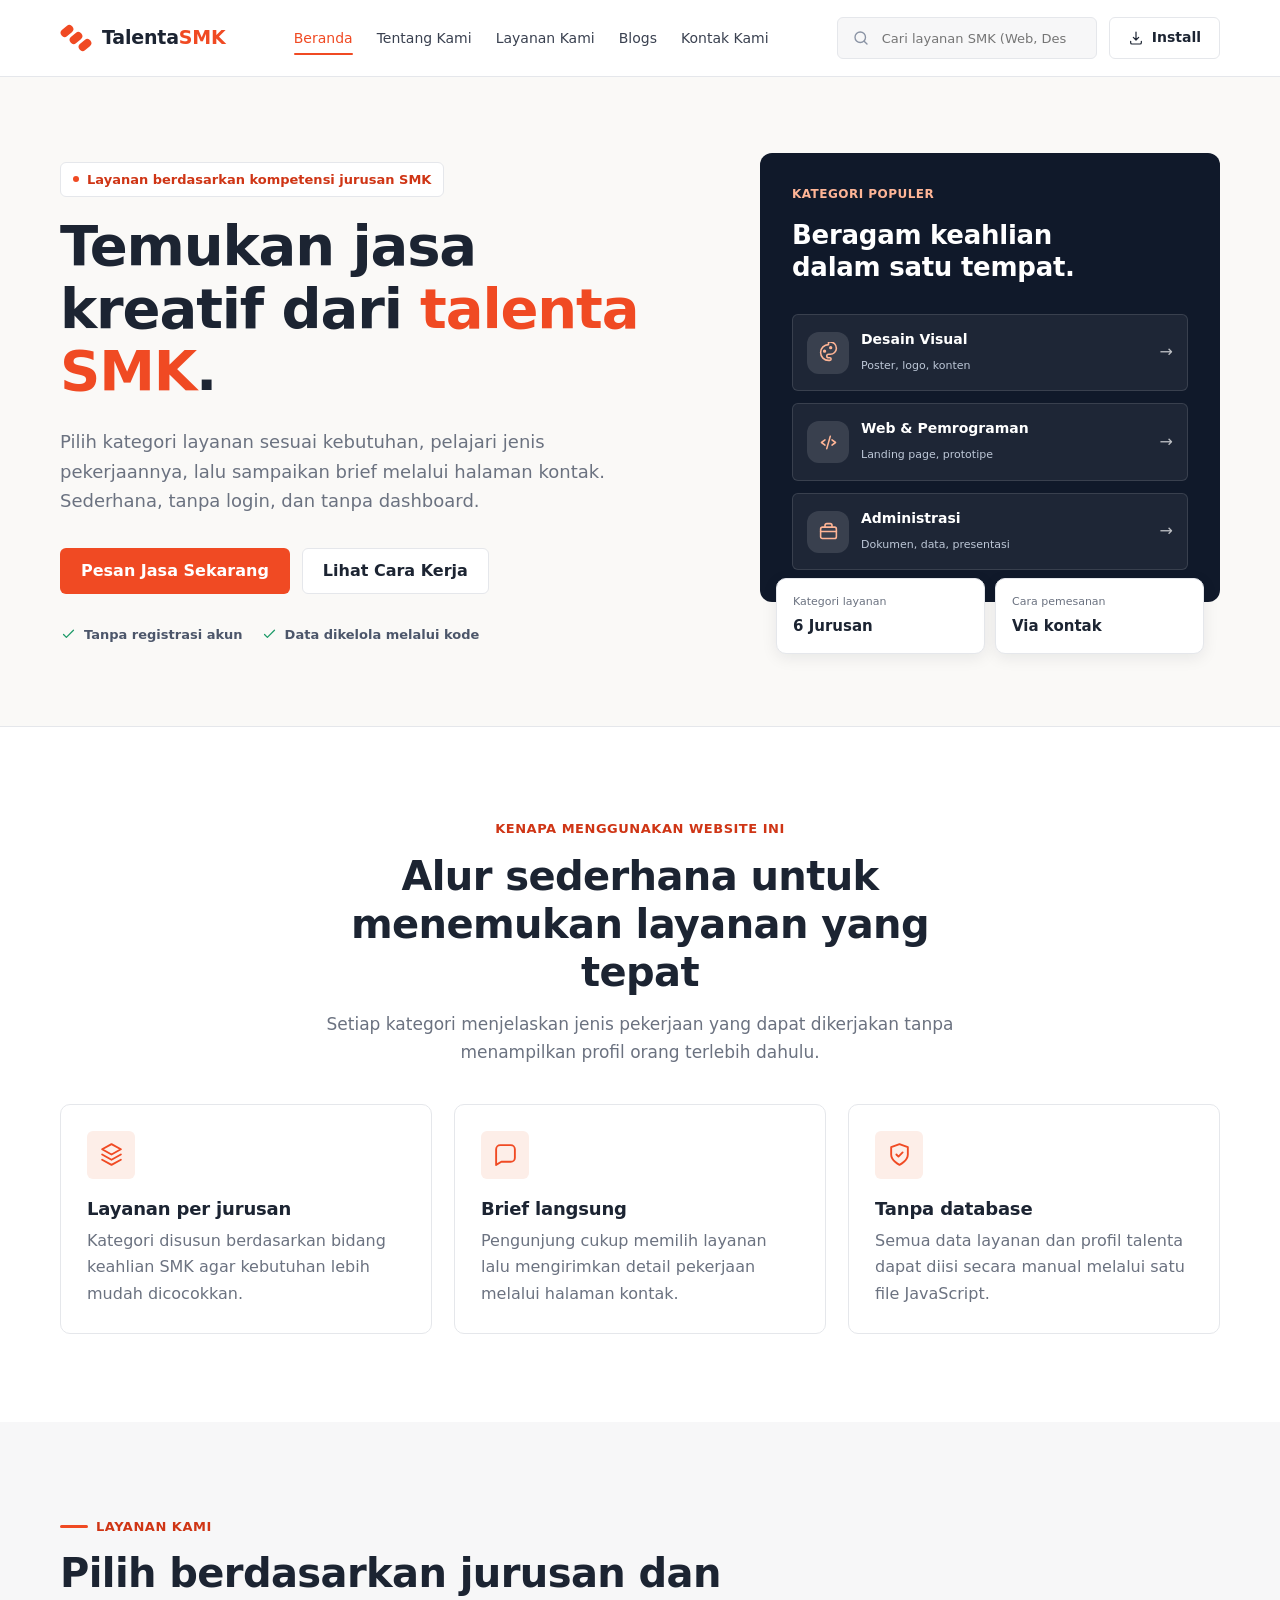
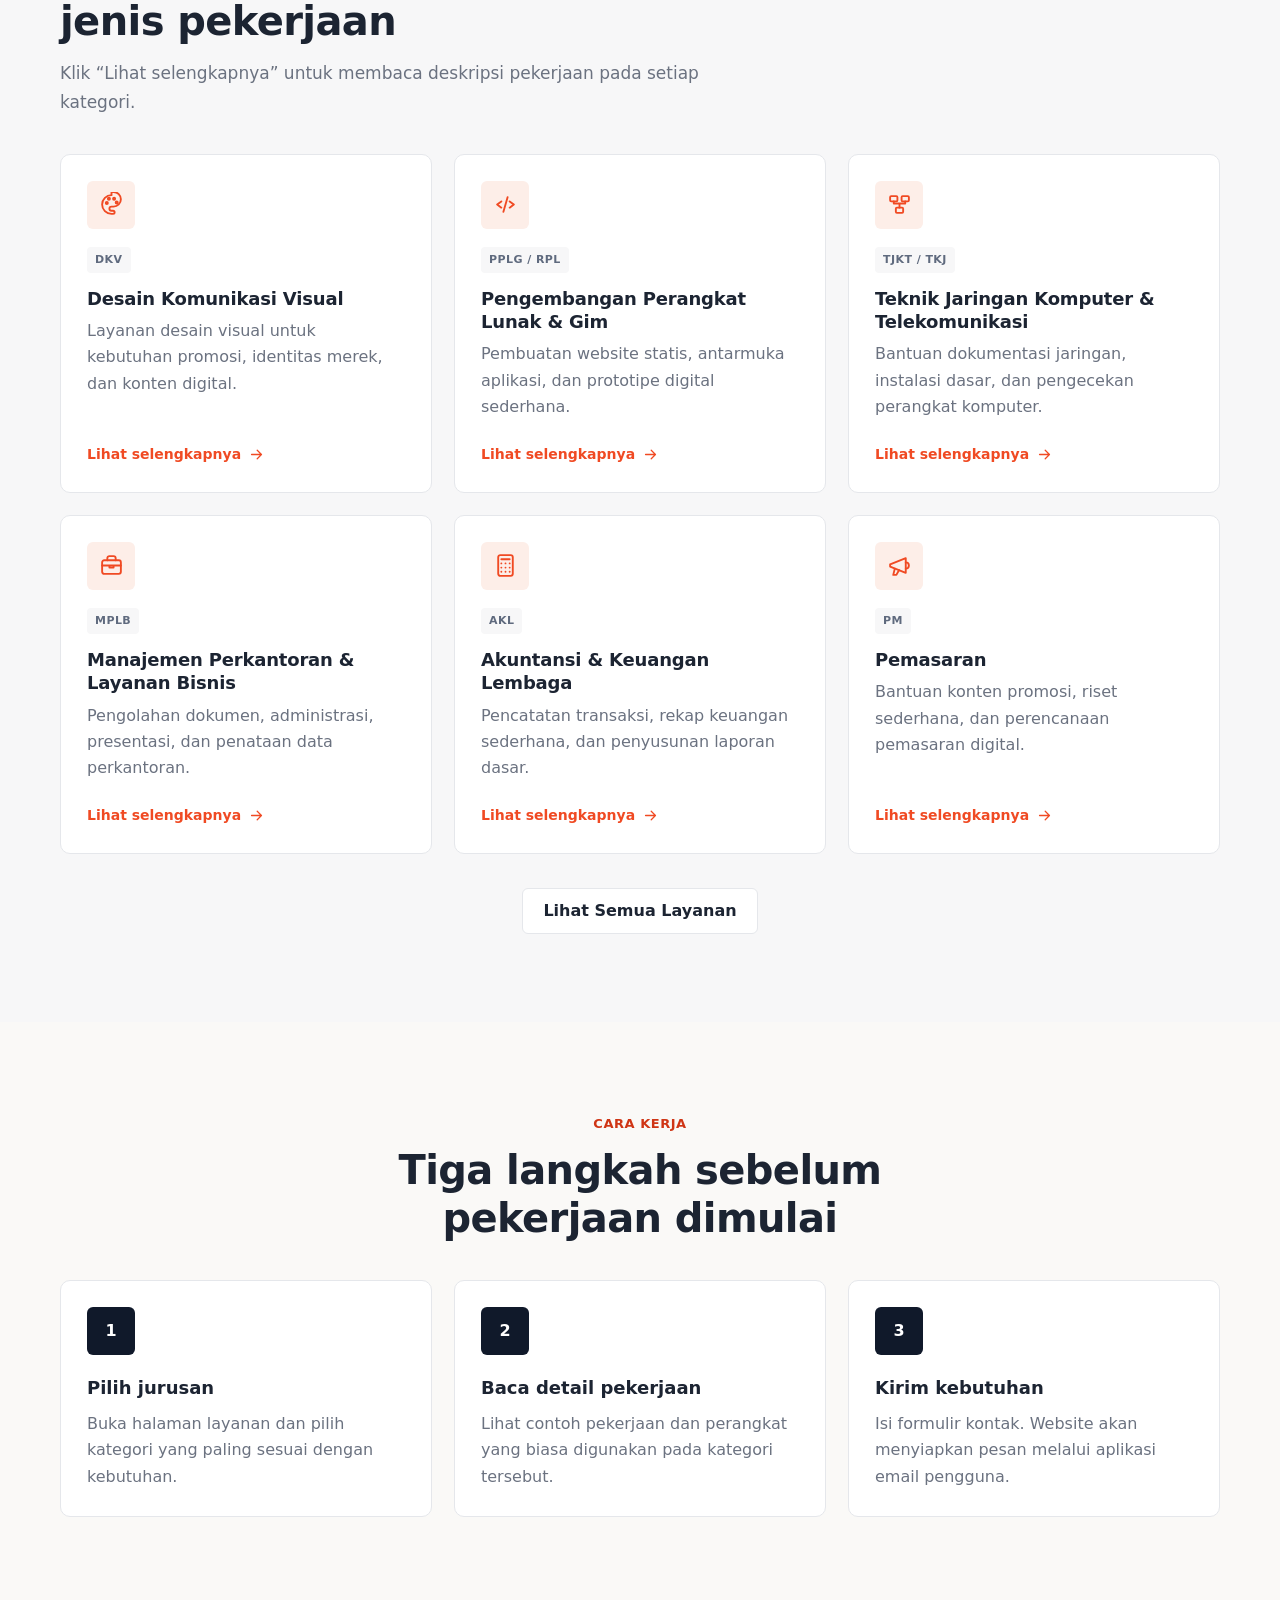
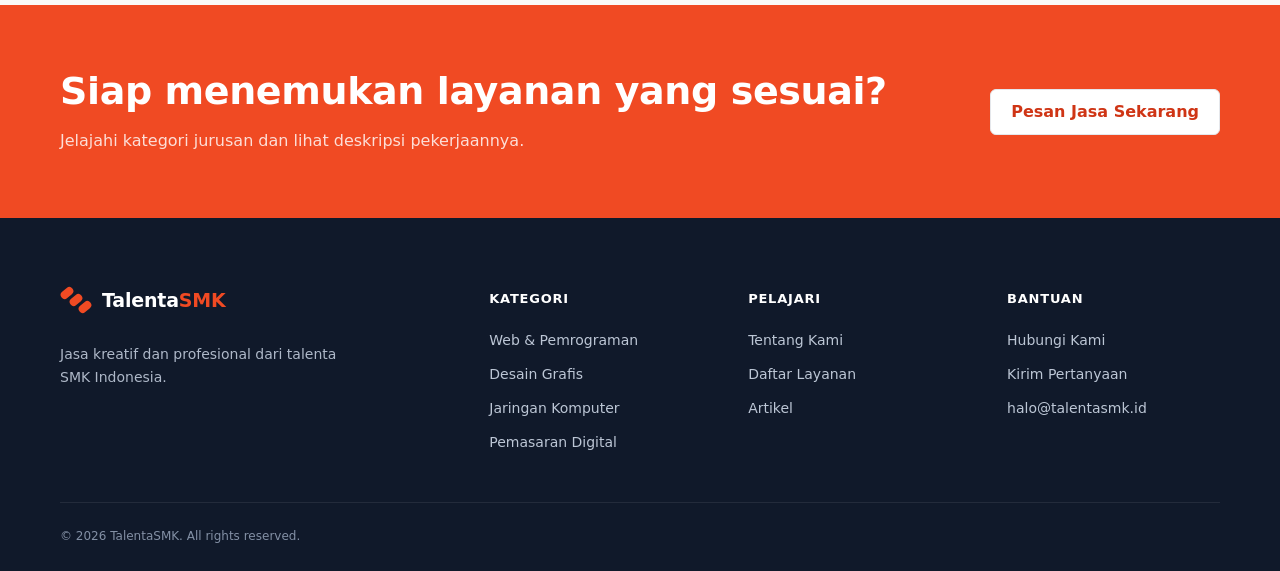
==== commit 50d5f434: "Add files via upload" ====
--- a/index.html
+++ b/index.html
@@ -9,6 +9,13 @@
     />
     <title>TalentaSMK | Layanan Talenta SMK</title>
     <link rel="stylesheet" href="assets/css/style.css" />
+    <link rel="manifest" href="manifest.json" />
+    <meta name="theme-color" content="#10192a" />
+    <link rel="icon" href="favicon.ico" sizes="any" />
+    <link rel="icon" href="assets/icons/icon-192.png" type="image/png" />
+    <link rel="apple-touch-icon" href="assets/icons/apple-touch-icon.png" />
+    <meta name="apple-mobile-web-app-capable" content="yes" />
+    <meta name="apple-mobile-web-app-title" content="TalentaSMK" />
   </head>
   <body data-page="home">
     <header id="site-header"></header>
--- a/assets/css/style.css
+++ b/assets/css/style.css
@@ -1,5 +1,3 @@
-@import url("https://fonts.googleapis.com/css2?family=Jost:ital,wght@0,100..900;1,100..900&family=Montserrat:ital,wght@0,100..900;1,100..900&family=Poppins:ital,wght@0,100;0,200;0,300;0,400;0,500;0,600;0,700;0,800;0,900;1,100;1,200;1,300;1,400;1,500;1,600;1,700;1,800;1,900&display=swap");
-
 :root {
   --primary: #f04a23;
   --primary-dark: #cf3515;
@@ -31,7 +29,7 @@
 
 body {
   margin: 0;
-  font-family: "Poppins", sans-serif;
+  font-family: Inter, ui-sans-serif, system-ui, -apple-system, BlinkMacSystemFont, "Segoe UI", sans-serif;
   color: var(--text);
   background: var(--surface);
   line-height: 1.65;
@@ -266,9 +264,7 @@
   background: var(--surface-soft);
   color: var(--text);
   font-size: 13px;
-  transition:
-    border-color 160ms ease,
-    background 160ms ease;
+  transition: border-color 160ms ease, background 160ms ease;
 }
 
 .header-search input:focus {
@@ -305,10 +301,7 @@
   border-radius: var(--radius-sm);
   font-weight: 600;
   cursor: pointer;
-  transition:
-    background 140ms ease,
-    border-color 140ms ease,
-    color 140ms ease;
+  transition: background 140ms ease, border-color 140ms ease, color 140ms ease;
 }
 
 .btn-primary {
@@ -1324,10 +1317,7 @@
     opacity: 0;
     visibility: hidden;
     transform: translateY(-10px);
-    transition:
-      opacity 170ms ease,
-      visibility 170ms ease,
-      transform 170ms ease;
+    transition: opacity 170ms ease, visibility 170ms ease, transform 170ms ease;
   }
 
   .site-nav.open {
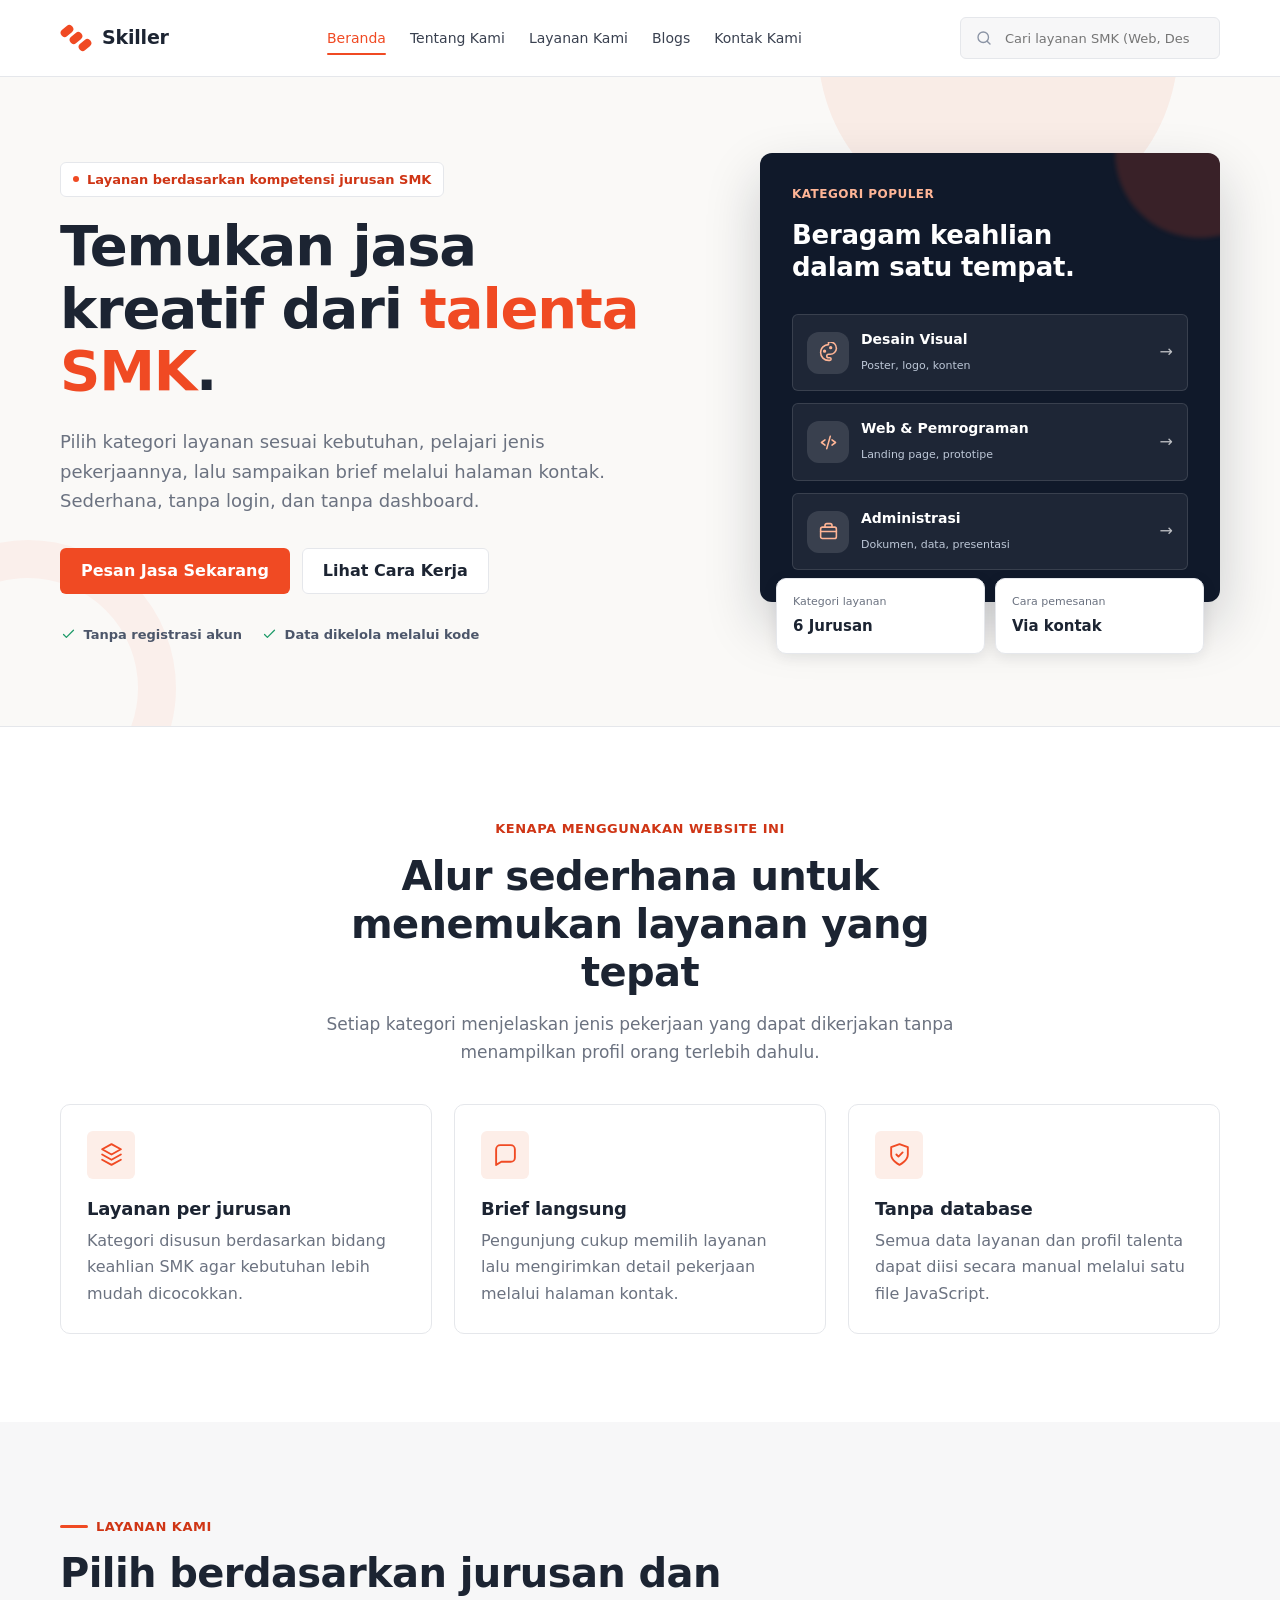
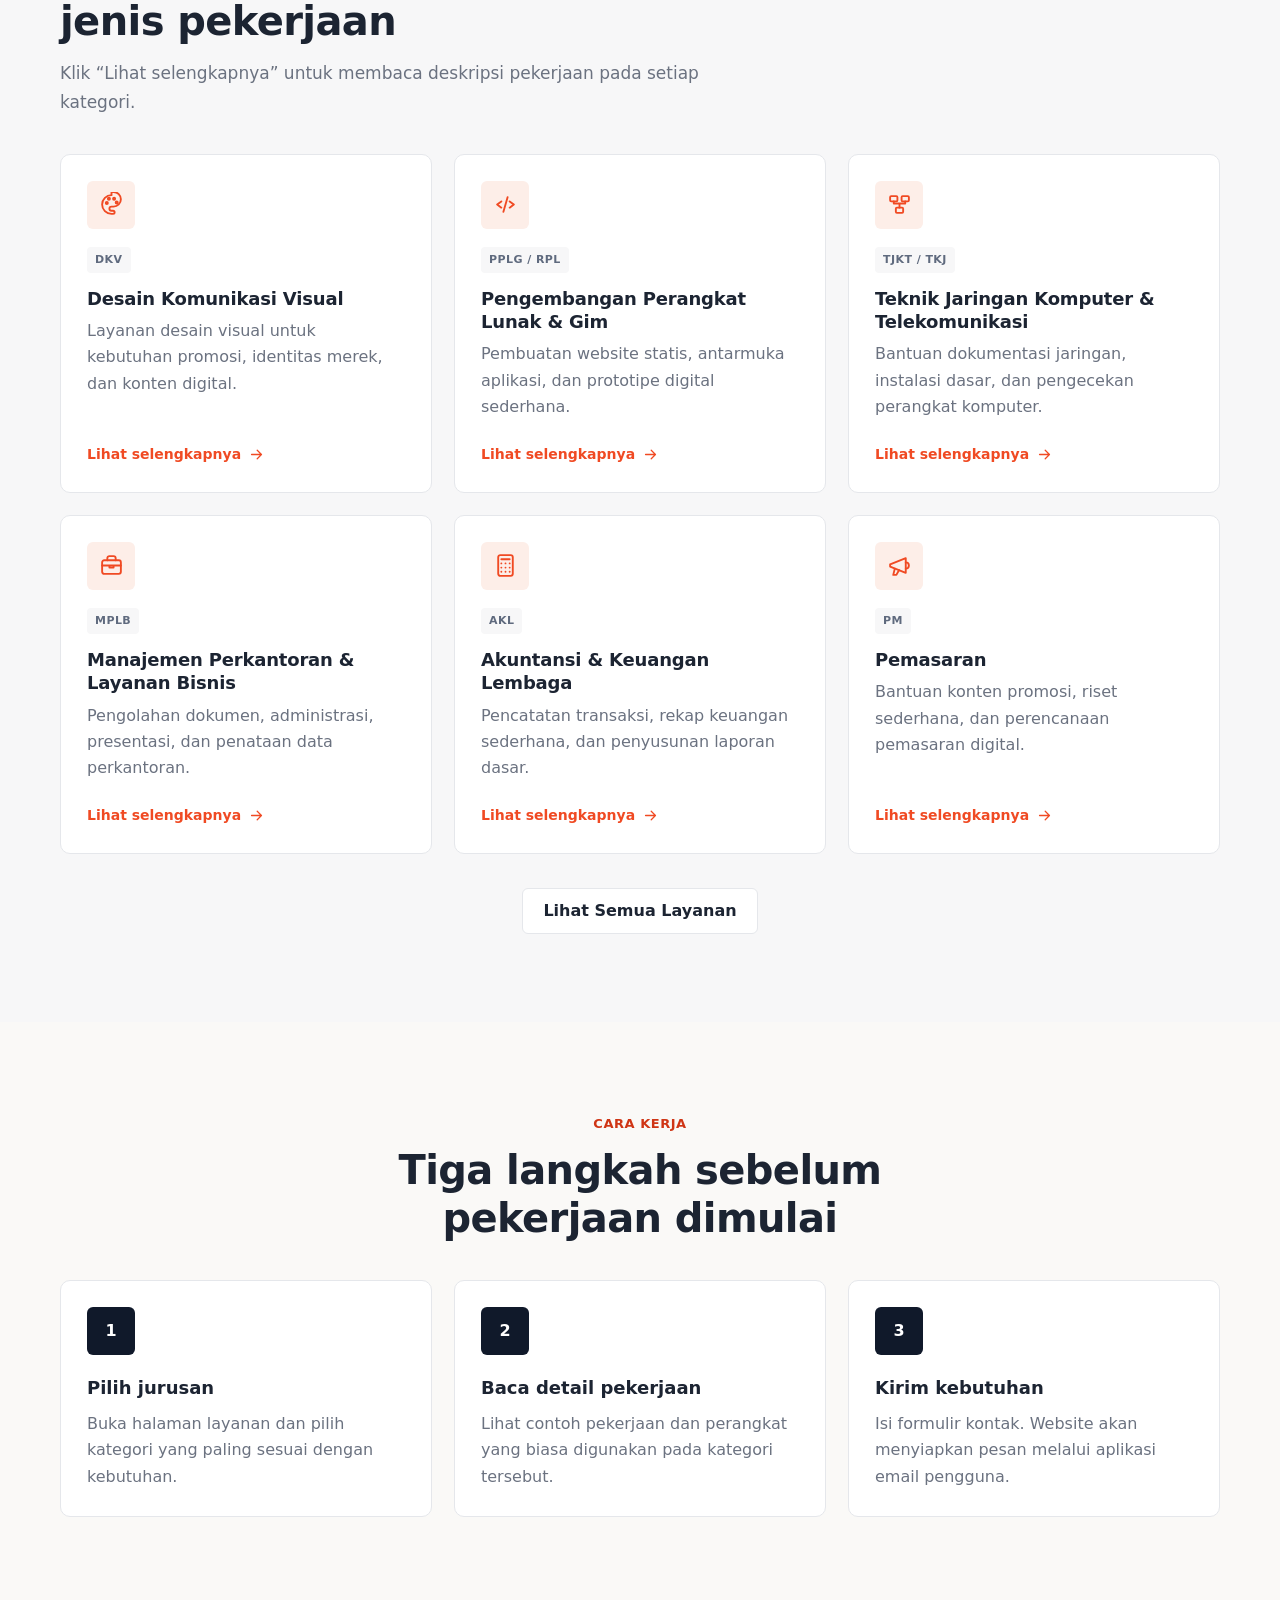
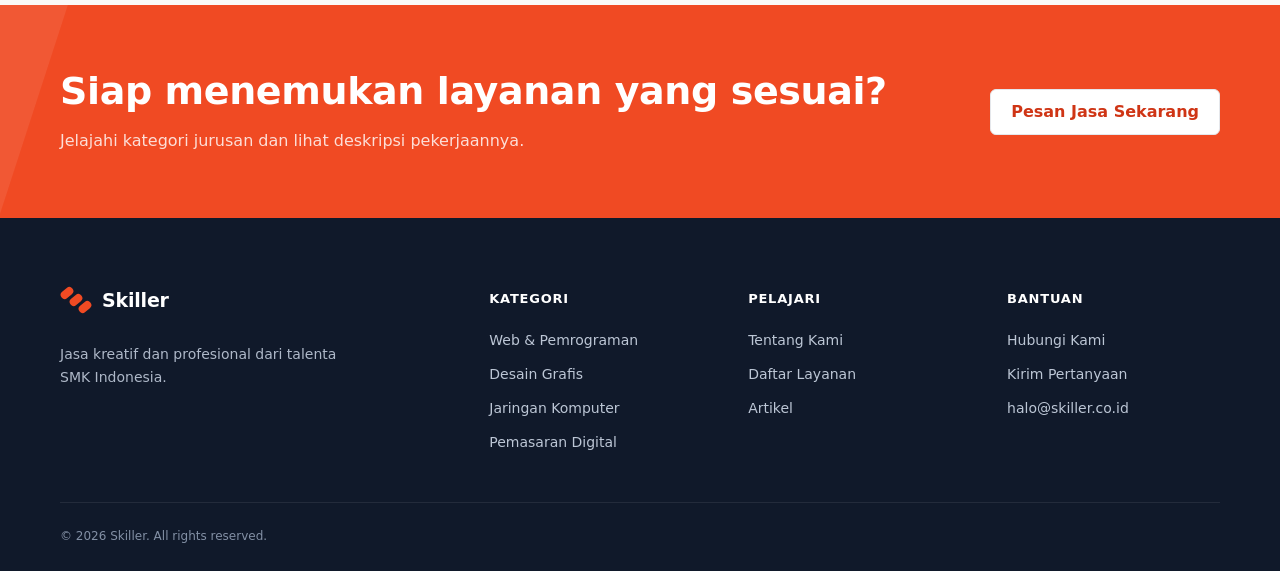
==== commit c1059454: "Add files via upload" ====
--- a/index.html
+++ b/index.html
@@ -7,15 +7,9 @@
       name="description"
       content="Website statis layanan kreatif dan profesional berdasarkan jurusan SMK."
     />
-    <title>TalentaSMK | Layanan Talenta SMK</title>
+    <title>Skiller | Layanan Talenta SMK</title>
     <link rel="stylesheet" href="assets/css/style.css" />
-    <link rel="manifest" href="manifest.json" />
-    <meta name="theme-color" content="#10192a" />
     <link rel="icon" href="favicon.ico" sizes="any" />
-    <link rel="icon" href="assets/icons/icon-192.png" type="image/png" />
-    <link rel="apple-touch-icon" href="assets/icons/apple-touch-icon.png" />
-    <meta name="apple-mobile-web-app-capable" content="yes" />
-    <meta name="apple-mobile-web-app-title" content="TalentaSMK" />
   </head>
   <body data-page="home">
     <header id="site-header"></header>
--- a/assets/css/style.css
+++ b/assets/css/style.css
@@ -145,13 +145,7 @@
   gap: 12px;
 }
 
-.install-btn {
-  white-space: nowrap;
-}
-
-.install-btn svg {
-  width: 16px;
-}
+
 
 .brand {
   display: inline-flex;
@@ -1515,3 +1509,447 @@
     animation-iteration-count: 1 !important;
   }
 }
+
+/* Motion & mobile navigation enhancements */
+.site-header {
+  transition: box-shadow 220ms ease, background-color 220ms ease;
+}
+
+.site-header.scrolled {
+  box-shadow: 0 10px 30px rgba(16, 25, 42, 0.08);
+}
+
+.menu-overlay {
+  display: none;
+}
+
+.hamburger-lines {
+  position: relative;
+  width: 21px;
+  height: 16px;
+  display: block;
+}
+
+.hamburger-lines span {
+  position: absolute;
+  left: 0;
+  width: 100%;
+  height: 2px;
+  border-radius: 999px;
+  background: currentColor;
+  transform-origin: center;
+  transition: top 220ms ease, transform 220ms ease, opacity 160ms ease;
+}
+
+.hamburger-lines span:nth-child(1) { top: 0; }
+.hamburger-lines span:nth-child(2) { top: 7px; }
+.hamburger-lines span:nth-child(3) { top: 14px; }
+
+.menu-toggle.active .hamburger-lines span:nth-child(1) {
+  top: 7px;
+  transform: rotate(45deg);
+}
+
+.menu-toggle.active .hamburger-lines span:nth-child(2) {
+  opacity: 0;
+  transform: scaleX(0.35);
+}
+
+.menu-toggle.active .hamburger-lines span:nth-child(3) {
+  top: 7px;
+  transform: rotate(-45deg);
+}
+
+.menu-toggle:hover {
+  border-color: rgba(240, 74, 35, 0.45);
+  color: var(--primary);
+  background: var(--primary-soft);
+}
+
+/* Subtle entrance animations */
+body:not(.page-ready) main,
+body:not(.page-ready) .site-footer {
+  opacity: 0;
+}
+
+body.page-ready main,
+body.page-ready .site-footer {
+  opacity: 1;
+  transition: opacity 360ms ease;
+}
+
+.hero::before,
+.hero::after {
+  content: "";
+  position: absolute;
+  border-radius: 50%;
+  pointer-events: none;
+}
+
+.hero::before {
+  width: 360px;
+  height: 360px;
+  top: -210px;
+  right: 8%;
+  background: rgba(240, 74, 35, 0.08);
+  animation: softFloat 8s ease-in-out infinite;
+}
+
+.hero::after {
+  width: 220px;
+  height: 220px;
+  left: -120px;
+  bottom: -110px;
+  border: 38px solid rgba(240, 74, 35, 0.055);
+  animation: softFloat 10s ease-in-out infinite reverse;
+}
+
+.page-ready .hero-badge,
+.page-ready .hero-title,
+.page-ready .hero-copy,
+.page-ready .hero-actions,
+.page-ready .hero-note,
+.page-ready .hero-visual {
+  animation: heroEnter 620ms both cubic-bezier(0.22, 1, 0.36, 1);
+}
+
+.page-ready .hero-title { animation-delay: 80ms; }
+.page-ready .hero-copy { animation-delay: 150ms; }
+.page-ready .hero-actions { animation-delay: 220ms; }
+.page-ready .hero-note { animation-delay: 290ms; }
+.page-ready .hero-visual { animation-delay: 130ms; }
+
+.hero-badge-dot {
+  animation: badgePulse 1.8s ease-in-out infinite;
+}
+
+.visual-panel {
+  position: relative;
+  box-shadow: 0 24px 55px rgba(16, 25, 42, 0.2);
+  transition: transform 300ms ease, box-shadow 300ms ease;
+}
+
+.visual-panel::before {
+  content: "";
+  position: absolute;
+  width: 170px;
+  height: 170px;
+  top: -85px;
+  right: -65px;
+  border-radius: 50%;
+  background: rgba(240, 74, 35, 0.18);
+  filter: blur(2px);
+}
+
+.hero-visual:hover .visual-panel {
+  transform: translateY(-5px);
+  box-shadow: 0 30px 68px rgba(16, 25, 42, 0.25);
+}
+
+.visual-service {
+  position: relative;
+  overflow: hidden;
+  transition: transform 200ms ease, border-color 200ms ease, background 200ms ease;
+}
+
+.visual-service::after {
+  content: "";
+  position: absolute;
+  inset: 0;
+  background: linear-gradient(100deg, transparent 25%, rgba(255, 255, 255, 0.08), transparent 75%);
+  transform: translateX(-120%);
+  transition: transform 520ms ease;
+}
+
+.visual-service:hover {
+  transform: translateX(5px);
+  border-color: rgba(255, 181, 150, 0.46);
+  background: rgba(255, 255, 255, 0.1);
+}
+
+.visual-service:hover::after {
+  transform: translateX(120%);
+}
+
+.btn {
+  position: relative;
+  overflow: hidden;
+  transition: transform 180ms ease, box-shadow 180ms ease, background 180ms ease, border-color 180ms ease, color 180ms ease;
+}
+
+.btn:hover {
+  transform: translateY(-2px);
+}
+
+.btn-primary:hover {
+  box-shadow: 0 10px 24px rgba(240, 74, 35, 0.24);
+}
+
+.feature-card,
+.service-card,
+.step-card,
+.value-card,
+.blog-card,
+.contact-card,
+.sidebar-card {
+  transition: transform 220ms ease, box-shadow 220ms ease, border-color 220ms ease;
+}
+
+.feature-card:hover,
+.service-card:hover,
+.step-card:hover,
+.value-card:hover,
+.blog-card:hover,
+.contact-card:hover,
+.sidebar-card:hover {
+  transform: translateY(-6px);
+  box-shadow: 0 18px 38px rgba(16, 25, 42, 0.1);
+}
+
+.feature-card:hover .feature-icon,
+.service-card:hover .service-icon,
+.value-card:hover .value-icon {
+  transform: rotate(-4deg) scale(1.06);
+}
+
+.feature-icon,
+.service-icon,
+.value-icon {
+  transition: transform 220ms ease, background 220ms ease;
+}
+
+.page-hero {
+  position: relative;
+  overflow: hidden;
+}
+
+.page-hero::after {
+  content: "";
+  position: absolute;
+  width: 290px;
+  height: 290px;
+  top: -190px;
+  right: 8%;
+  border-radius: 50%;
+  border: 55px solid rgba(240, 74, 35, 0.13);
+  animation: softFloat 10s ease-in-out infinite;
+}
+
+.page-hero .container {
+  position: relative;
+  z-index: 1;
+}
+
+.cta-band {
+  position: relative;
+  overflow: hidden;
+}
+
+.cta-band::after {
+  content: "";
+  position: absolute;
+  top: -70%;
+  left: -20%;
+  width: 22%;
+  height: 240%;
+  background: rgba(255, 255, 255, 0.08);
+  transform: rotate(18deg);
+  animation: ctaSweep 7s ease-in-out infinite;
+  pointer-events: none;
+}
+
+.cta-inner {
+  position: relative;
+  z-index: 1;
+}
+
+[data-reveal] {
+  opacity: 0;
+  transform: translateY(24px);
+  transition: opacity 620ms cubic-bezier(0.22, 1, 0.36, 1),
+    transform 620ms cubic-bezier(0.22, 1, 0.36, 1);
+  transition-delay: var(--reveal-delay, 0ms);
+}
+
+[data-reveal].revealed {
+  opacity: 1;
+  transform: translateY(0);
+}
+
+@keyframes heroEnter {
+  from { opacity: 0; transform: translateY(22px); }
+  to { opacity: 1; transform: translateY(0); }
+}
+
+@keyframes badgePulse {
+  0%, 100% { box-shadow: 0 0 0 0 rgba(240, 74, 35, 0.22); }
+  50% { box-shadow: 0 0 0 7px rgba(240, 74, 35, 0); }
+}
+
+@keyframes softFloat {
+  0%, 100% { transform: translate3d(0, 0, 0); }
+  50% { transform: translate3d(0, 14px, 0); }
+}
+
+@keyframes ctaSweep {
+  0%, 22% { transform: translateX(-180%) rotate(18deg); }
+  48%, 100% { transform: translateX(650%) rotate(18deg); }
+}
+
+@media (max-width: 860px) {
+  .site-header {
+    z-index: 1200;
+  }
+
+  .header-inner {
+    position: relative;
+    z-index: 3;
+    background: var(--surface);
+  }
+
+  .menu-toggle {
+    position: relative;
+    z-index: 4;
+    flex: 0 0 42px;
+    padding: 0;
+    transition: border-color 180ms ease, color 180ms ease, background 180ms ease, transform 180ms ease;
+  }
+
+  .menu-toggle:active {
+    transform: scale(0.94);
+  }
+
+  .menu-overlay {
+    position: fixed;
+    z-index: 1;
+    inset: 70px 0 0;
+    display: block;
+    border: 0;
+    background: rgba(16, 25, 42, 0.38);
+    backdrop-filter: blur(2px);
+    opacity: 0;
+    visibility: hidden;
+    transition: opacity 240ms ease, visibility 240ms ease;
+  }
+
+  .menu-overlay.open {
+    opacity: 1;
+    visibility: visible;
+  }
+
+  .site-nav {
+    z-index: 2;
+    inset: 70px 0 0 auto;
+    width: min(86vw, 370px);
+    height: calc(100dvh - 70px);
+    padding: 18px 20px 30px;
+    background: rgba(255, 255, 255, 0.99);
+    box-shadow: -18px 0 40px rgba(16, 25, 42, 0.14);
+    overflow-y: auto;
+    opacity: 1;
+    visibility: hidden;
+    transform: translateX(105%);
+    transition: visibility 280ms ease, transform 280ms cubic-bezier(0.22, 1, 0.36, 1);
+  }
+
+  .site-nav.open {
+    visibility: visible;
+    transform: translateX(0);
+  }
+
+  .nav-list {
+    align-items: stretch;
+    justify-content: stretch;
+  }
+
+  .nav-list li {
+    opacity: 0;
+    transform: translateX(18px);
+    transition: opacity 260ms ease, transform 260ms ease;
+  }
+
+  .site-nav.open .nav-list li {
+    opacity: 1;
+    transform: translateX(0);
+  }
+
+  .site-nav.open .nav-list li:nth-child(1) { transition-delay: 70ms; }
+  .site-nav.open .nav-list li:nth-child(2) { transition-delay: 105ms; }
+  .site-nav.open .nav-list li:nth-child(3) { transition-delay: 140ms; }
+  .site-nav.open .nav-list li:nth-child(4) { transition-delay: 175ms; }
+  .site-nav.open .nav-list li:nth-child(5) { transition-delay: 210ms; }
+
+  .nav-link {
+    padding: 15px 14px;
+    border-bottom: 0;
+    border-radius: 10px;
+    font-weight: 600;
+    transition: background 180ms ease, color 180ms ease, transform 180ms ease;
+  }
+
+  .nav-link:hover,
+  .nav-link.active {
+    background: var(--primary-soft);
+    color: var(--primary-dark);
+    transform: translateX(3px);
+  }
+
+  .mobile-search {
+    opacity: 0;
+    transform: translateY(12px);
+    transition: opacity 260ms ease 230ms, transform 260ms ease 230ms;
+  }
+
+  .site-nav.open .mobile-search {
+    opacity: 1;
+    transform: translateY(0);
+  }
+}
+
+@media (max-width: 620px) {
+  .brand {
+    font-size: 18px;
+  }
+
+  .brand-mark {
+    width: 29px;
+    height: 29px;
+  }
+
+  .hero::before {
+    width: 250px;
+    height: 250px;
+    top: -150px;
+    right: -70px;
+  }
+
+  .page-hero::after {
+    right: -110px;
+  }
+
+  .feature-card:hover,
+  .service-card:hover,
+  .step-card:hover,
+  .value-card:hover,
+  .blog-card:hover,
+  .contact-card:hover,
+  .sidebar-card:hover {
+    transform: translateY(-3px);
+  }
+}
+
+@media (prefers-reduced-motion: reduce) {
+  *,
+  *::before,
+  *::after {
+    scroll-behavior: auto !important;
+    transition-duration: 0.01ms !important;
+    animation-duration: 0.01ms !important;
+    animation-iteration-count: 1 !important;
+  }
+
+  [data-reveal] {
+    opacity: 1 !important;
+    transform: none !important;
+  }
+}
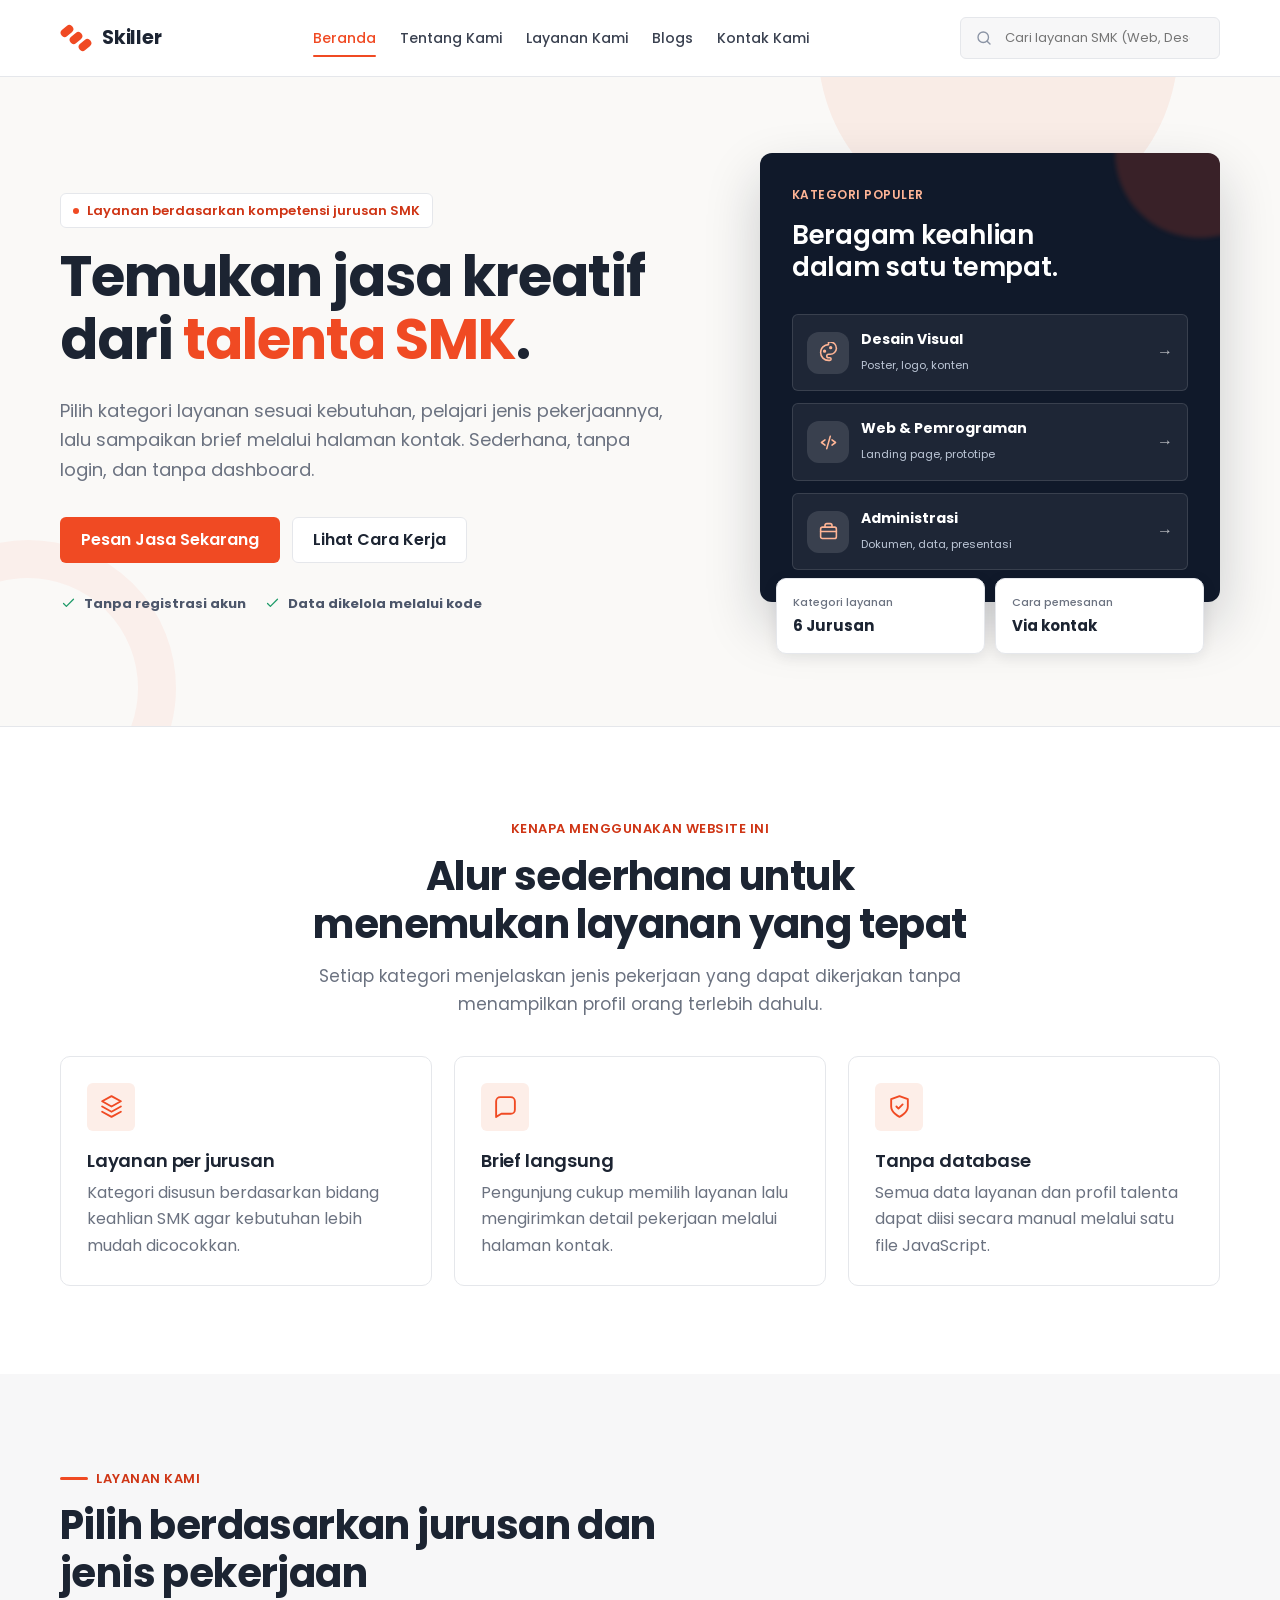
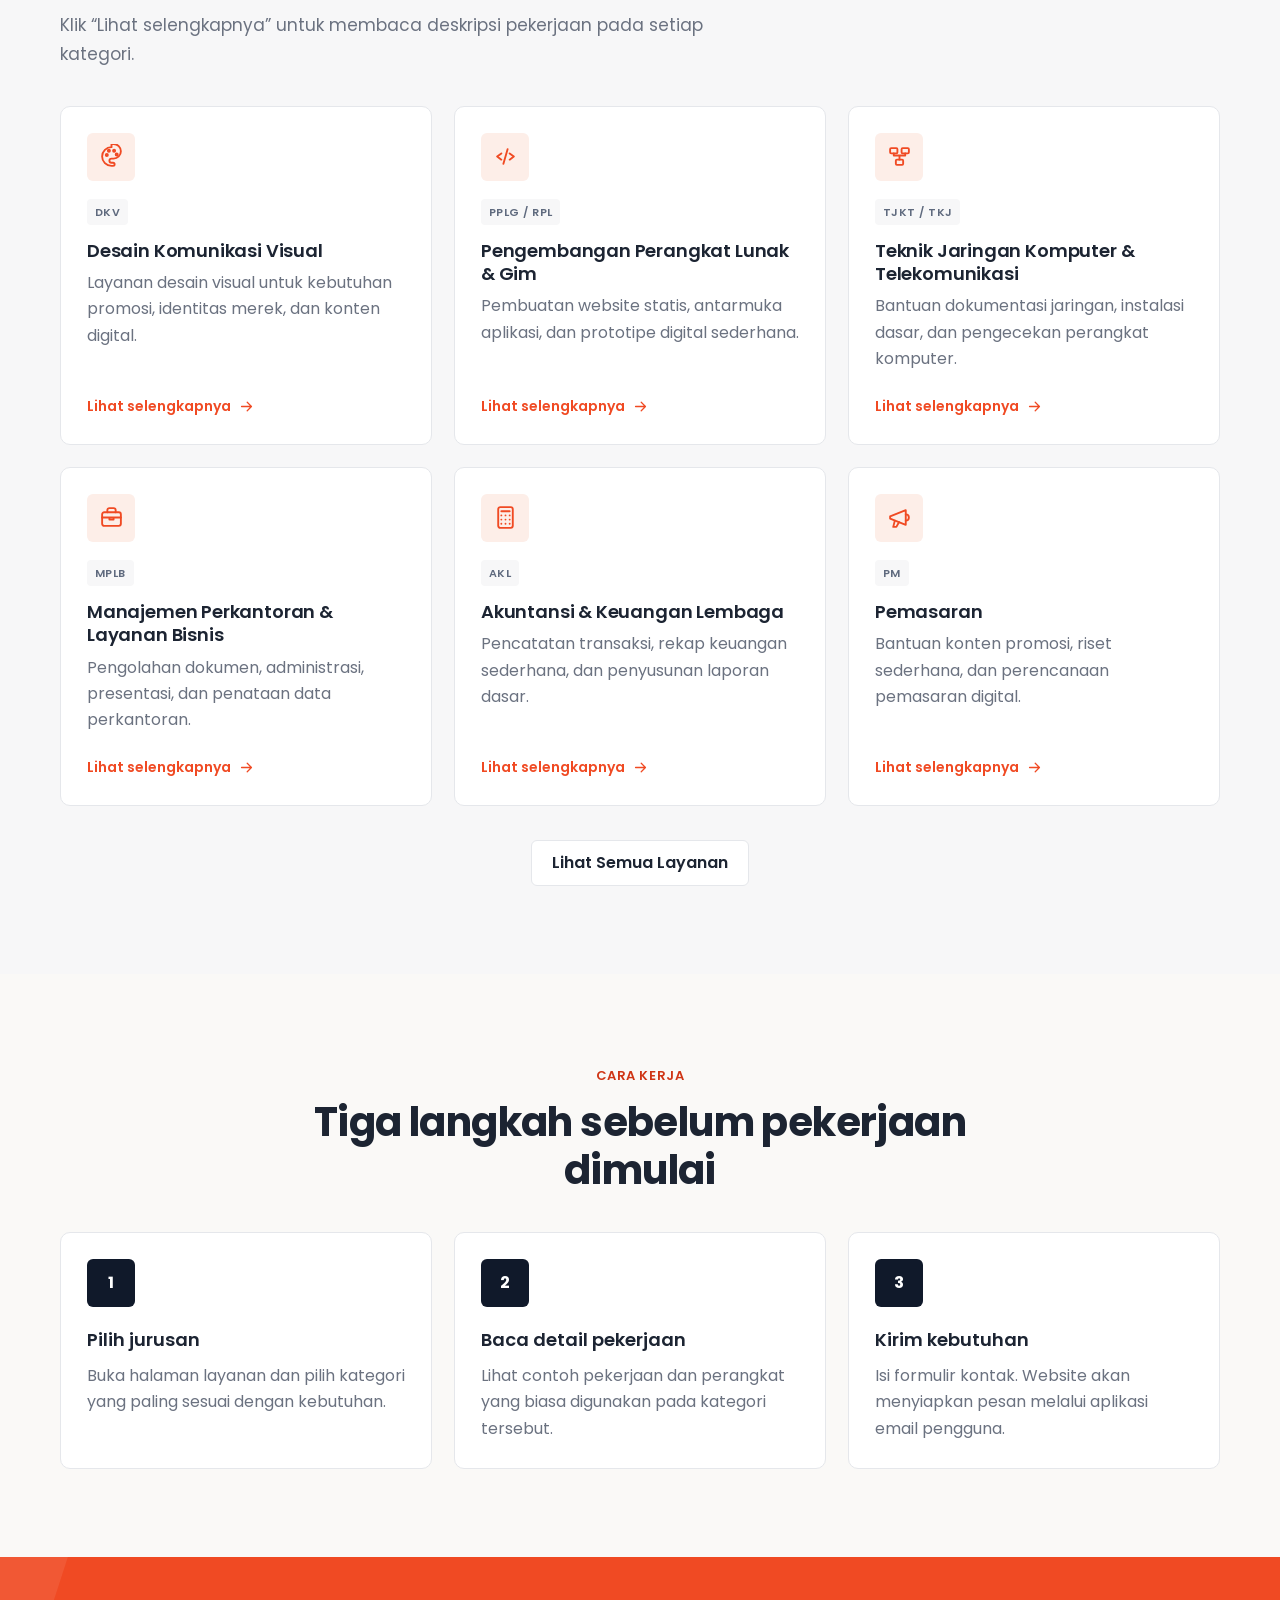
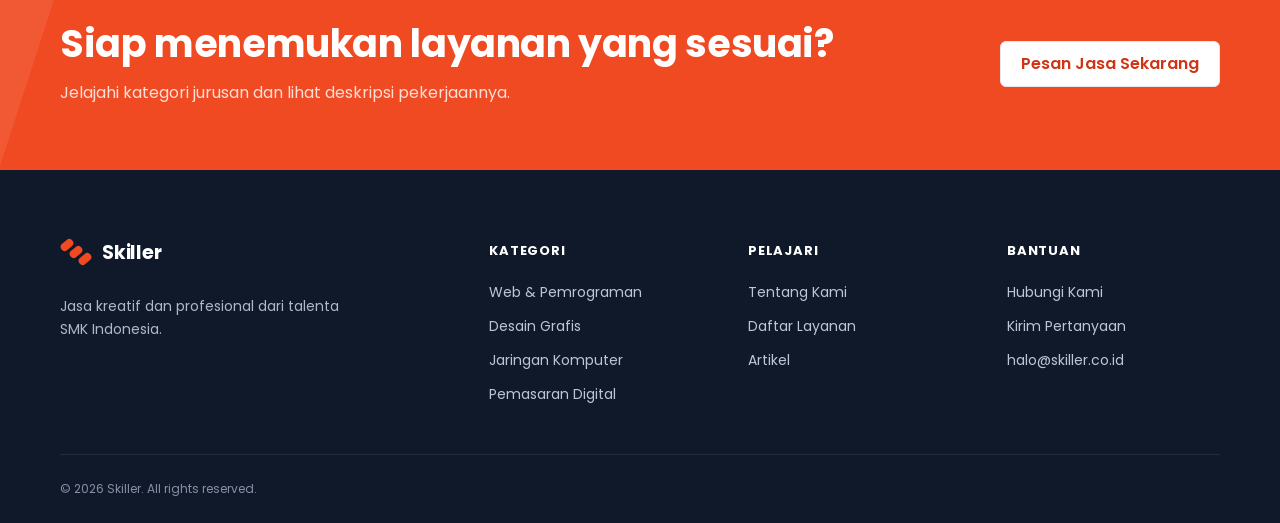
==== commit 2fc3e33b: "APK READY" ====
--- a/index.html
+++ b/index.html
@@ -10,7 +10,10 @@
     <title>Skiller | Layanan Talenta SMK</title>
     <link rel="stylesheet" href="assets/css/style.css" />
     <link rel="icon" href="favicon.ico" sizes="any" />
-  </head>
+      <link rel="manifest" href="/manifest.webmanifest" />
+    <meta name="theme-color" content="#f0441e" />
+    <link rel="apple-touch-icon" href="/assets/icons/apple-touch-icon.png" />
+</head>
   <body data-page="home">
     <header id="site-header"></header>
 
--- a/assets/css/style.css
+++ b/assets/css/style.css
@@ -1,3 +1,4 @@
+@import url("https://fonts.googleapis.com/css2?family=Jost:ital,wght@0,100..900;1,100..900&family=Montserrat:ital,wght@0,100..900;1,100..900&family=Poppins:ital,wght@0,100;0,200;0,300;0,400;0,500;0,600;0,700;0,800;0,900;1,100;1,200;1,300;1,400;1,500;1,600;1,700;1,800;1,900&display=swap");
 :root {
   --primary: #f04a23;
   --primary-dark: #cf3515;
@@ -29,7 +30,7 @@
 
 body {
   margin: 0;
-  font-family: Inter, ui-sans-serif, system-ui, -apple-system, BlinkMacSystemFont, "Segoe UI", sans-serif;
+  font-family: "poppins", sans-serif;
   color: var(--text);
   background: var(--surface);
   line-height: 1.65;
@@ -144,8 +145,6 @@
   align-items: center;
   gap: 12px;
 }
-
-
 
 .brand {
   display: inline-flex;
@@ -258,7 +257,9 @@
   background: var(--surface-soft);
   color: var(--text);
   font-size: 13px;
-  transition: border-color 160ms ease, background 160ms ease;
+  transition:
+    border-color 160ms ease,
+    background 160ms ease;
 }
 
 .header-search input:focus {
@@ -295,7 +296,10 @@
   border-radius: var(--radius-sm);
   font-weight: 600;
   cursor: pointer;
-  transition: background 140ms ease, border-color 140ms ease, color 140ms ease;
+  transition:
+    background 140ms ease,
+    border-color 140ms ease,
+    color 140ms ease;
 }
 
 .btn-primary {
@@ -1311,7 +1315,10 @@
     opacity: 0;
     visibility: hidden;
     transform: translateY(-10px);
-    transition: opacity 170ms ease, visibility 170ms ease, transform 170ms ease;
+    transition:
+      opacity 170ms ease,
+      visibility 170ms ease,
+      transform 170ms ease;
   }
 
   .site-nav.open {
@@ -1512,7 +1519,9 @@
 
 /* Motion & mobile navigation enhancements */
 .site-header {
-  transition: box-shadow 220ms ease, background-color 220ms ease;
+  transition:
+    box-shadow 220ms ease,
+    background-color 220ms ease;
 }
 
 .site-header.scrolled {
@@ -1538,12 +1547,21 @@
   border-radius: 999px;
   background: currentColor;
   transform-origin: center;
-  transition: top 220ms ease, transform 220ms ease, opacity 160ms ease;
-}
-
-.hamburger-lines span:nth-child(1) { top: 0; }
-.hamburger-lines span:nth-child(2) { top: 7px; }
-.hamburger-lines span:nth-child(3) { top: 14px; }
+  transition:
+    top 220ms ease,
+    transform 220ms ease,
+    opacity 160ms ease;
+}
+
+.hamburger-lines span:nth-child(1) {
+  top: 0;
+}
+.hamburger-lines span:nth-child(2) {
+  top: 7px;
+}
+.hamburger-lines span:nth-child(3) {
+  top: 14px;
+}
 
 .menu-toggle.active .hamburger-lines span:nth-child(1) {
   top: 7px;
@@ -1613,11 +1631,21 @@
   animation: heroEnter 620ms both cubic-bezier(0.22, 1, 0.36, 1);
 }
 
-.page-ready .hero-title { animation-delay: 80ms; }
-.page-ready .hero-copy { animation-delay: 150ms; }
-.page-ready .hero-actions { animation-delay: 220ms; }
-.page-ready .hero-note { animation-delay: 290ms; }
-.page-ready .hero-visual { animation-delay: 130ms; }
+.page-ready .hero-title {
+  animation-delay: 80ms;
+}
+.page-ready .hero-copy {
+  animation-delay: 150ms;
+}
+.page-ready .hero-actions {
+  animation-delay: 220ms;
+}
+.page-ready .hero-note {
+  animation-delay: 290ms;
+}
+.page-ready .hero-visual {
+  animation-delay: 130ms;
+}
 
 .hero-badge-dot {
   animation: badgePulse 1.8s ease-in-out infinite;
@@ -1626,7 +1654,9 @@
 .visual-panel {
   position: relative;
   box-shadow: 0 24px 55px rgba(16, 25, 42, 0.2);
-  transition: transform 300ms ease, box-shadow 300ms ease;
+  transition:
+    transform 300ms ease,
+    box-shadow 300ms ease;
 }
 
 .visual-panel::before {
@@ -1649,14 +1679,22 @@
 .visual-service {
   position: relative;
   overflow: hidden;
-  transition: transform 200ms ease, border-color 200ms ease, background 200ms ease;
+  transition:
+    transform 200ms ease,
+    border-color 200ms ease,
+    background 200ms ease;
 }
 
 .visual-service::after {
   content: "";
   position: absolute;
   inset: 0;
-  background: linear-gradient(100deg, transparent 25%, rgba(255, 255, 255, 0.08), transparent 75%);
+  background: linear-gradient(
+    100deg,
+    transparent 25%,
+    rgba(255, 255, 255, 0.08),
+    transparent 75%
+  );
   transform: translateX(-120%);
   transition: transform 520ms ease;
 }
@@ -1674,7 +1712,12 @@
 .btn {
   position: relative;
   overflow: hidden;
-  transition: transform 180ms ease, box-shadow 180ms ease, background 180ms ease, border-color 180ms ease, color 180ms ease;
+  transition:
+    transform 180ms ease,
+    box-shadow 180ms ease,
+    background 180ms ease,
+    border-color 180ms ease,
+    color 180ms ease;
 }
 
 .btn:hover {
@@ -1692,7 +1735,10 @@
 .blog-card,
 .contact-card,
 .sidebar-card {
-  transition: transform 220ms ease, box-shadow 220ms ease, border-color 220ms ease;
+  transition:
+    transform 220ms ease,
+    box-shadow 220ms ease,
+    border-color 220ms ease;
 }
 
 .feature-card:hover,
@@ -1715,7 +1761,9 @@
 .feature-icon,
 .service-icon,
 .value-icon {
-  transition: transform 220ms ease, background 220ms ease;
+  transition:
+    transform 220ms ease,
+    background 220ms ease;
 }
 
 .page-hero {
@@ -1766,7 +1814,8 @@
 [data-reveal] {
   opacity: 0;
   transform: translateY(24px);
-  transition: opacity 620ms cubic-bezier(0.22, 1, 0.36, 1),
+  transition:
+    opacity 620ms cubic-bezier(0.22, 1, 0.36, 1),
     transform 620ms cubic-bezier(0.22, 1, 0.36, 1);
   transition-delay: var(--reveal-delay, 0ms);
 }
@@ -1777,23 +1826,45 @@
 }
 
 @keyframes heroEnter {
-  from { opacity: 0; transform: translateY(22px); }
-  to { opacity: 1; transform: translateY(0); }
+  from {
+    opacity: 0;
+    transform: translateY(22px);
+  }
+  to {
+    opacity: 1;
+    transform: translateY(0);
+  }
 }
 
 @keyframes badgePulse {
-  0%, 100% { box-shadow: 0 0 0 0 rgba(240, 74, 35, 0.22); }
-  50% { box-shadow: 0 0 0 7px rgba(240, 74, 35, 0); }
+  0%,
+  100% {
+    box-shadow: 0 0 0 0 rgba(240, 74, 35, 0.22);
+  }
+  50% {
+    box-shadow: 0 0 0 7px rgba(240, 74, 35, 0);
+  }
 }
 
 @keyframes softFloat {
-  0%, 100% { transform: translate3d(0, 0, 0); }
-  50% { transform: translate3d(0, 14px, 0); }
+  0%,
+  100% {
+    transform: translate3d(0, 0, 0);
+  }
+  50% {
+    transform: translate3d(0, 14px, 0);
+  }
 }
 
 @keyframes ctaSweep {
-  0%, 22% { transform: translateX(-180%) rotate(18deg); }
-  48%, 100% { transform: translateX(650%) rotate(18deg); }
+  0%,
+  22% {
+    transform: translateX(-180%) rotate(18deg);
+  }
+  48%,
+  100% {
+    transform: translateX(650%) rotate(18deg);
+  }
 }
 
 @media (max-width: 860px) {
@@ -1812,7 +1883,11 @@
     z-index: 4;
     flex: 0 0 42px;
     padding: 0;
-    transition: border-color 180ms ease, color 180ms ease, background 180ms ease, transform 180ms ease;
+    transition:
+      border-color 180ms ease,
+      color 180ms ease,
+      background 180ms ease,
+      transform 180ms ease;
   }
 
   .menu-toggle:active {
@@ -1829,7 +1904,9 @@
     backdrop-filter: blur(2px);
     opacity: 0;
     visibility: hidden;
-    transition: opacity 240ms ease, visibility 240ms ease;
+    transition:
+      opacity 240ms ease,
+      visibility 240ms ease;
   }
 
   .menu-overlay.open {
@@ -1849,7 +1926,9 @@
     opacity: 1;
     visibility: hidden;
     transform: translateX(105%);
-    transition: visibility 280ms ease, transform 280ms cubic-bezier(0.22, 1, 0.36, 1);
+    transition:
+      visibility 280ms ease,
+      transform 280ms cubic-bezier(0.22, 1, 0.36, 1);
   }
 
   .site-nav.open {
@@ -1865,7 +1944,9 @@
   .nav-list li {
     opacity: 0;
     transform: translateX(18px);
-    transition: opacity 260ms ease, transform 260ms ease;
+    transition:
+      opacity 260ms ease,
+      transform 260ms ease;
   }
 
   .site-nav.open .nav-list li {
@@ -1873,18 +1954,31 @@
     transform: translateX(0);
   }
 
-  .site-nav.open .nav-list li:nth-child(1) { transition-delay: 70ms; }
-  .site-nav.open .nav-list li:nth-child(2) { transition-delay: 105ms; }
-  .site-nav.open .nav-list li:nth-child(3) { transition-delay: 140ms; }
-  .site-nav.open .nav-list li:nth-child(4) { transition-delay: 175ms; }
-  .site-nav.open .nav-list li:nth-child(5) { transition-delay: 210ms; }
+  .site-nav.open .nav-list li:nth-child(1) {
+    transition-delay: 70ms;
+  }
+  .site-nav.open .nav-list li:nth-child(2) {
+    transition-delay: 105ms;
+  }
+  .site-nav.open .nav-list li:nth-child(3) {
+    transition-delay: 140ms;
+  }
+  .site-nav.open .nav-list li:nth-child(4) {
+    transition-delay: 175ms;
+  }
+  .site-nav.open .nav-list li:nth-child(5) {
+    transition-delay: 210ms;
+  }
 
   .nav-link {
     padding: 15px 14px;
     border-bottom: 0;
     border-radius: 10px;
     font-weight: 600;
-    transition: background 180ms ease, color 180ms ease, transform 180ms ease;
+    transition:
+      background 180ms ease,
+      color 180ms ease,
+      transform 180ms ease;
   }
 
   .nav-link:hover,
@@ -1897,7 +1991,9 @@
   .mobile-search {
     opacity: 0;
     transform: translateY(12px);
-    transition: opacity 260ms ease 230ms, transform 260ms ease 230ms;
+    transition:
+      opacity 260ms ease 230ms,
+      transform 260ms ease 230ms;
   }
 
   .site-nav.open .mobile-search {
